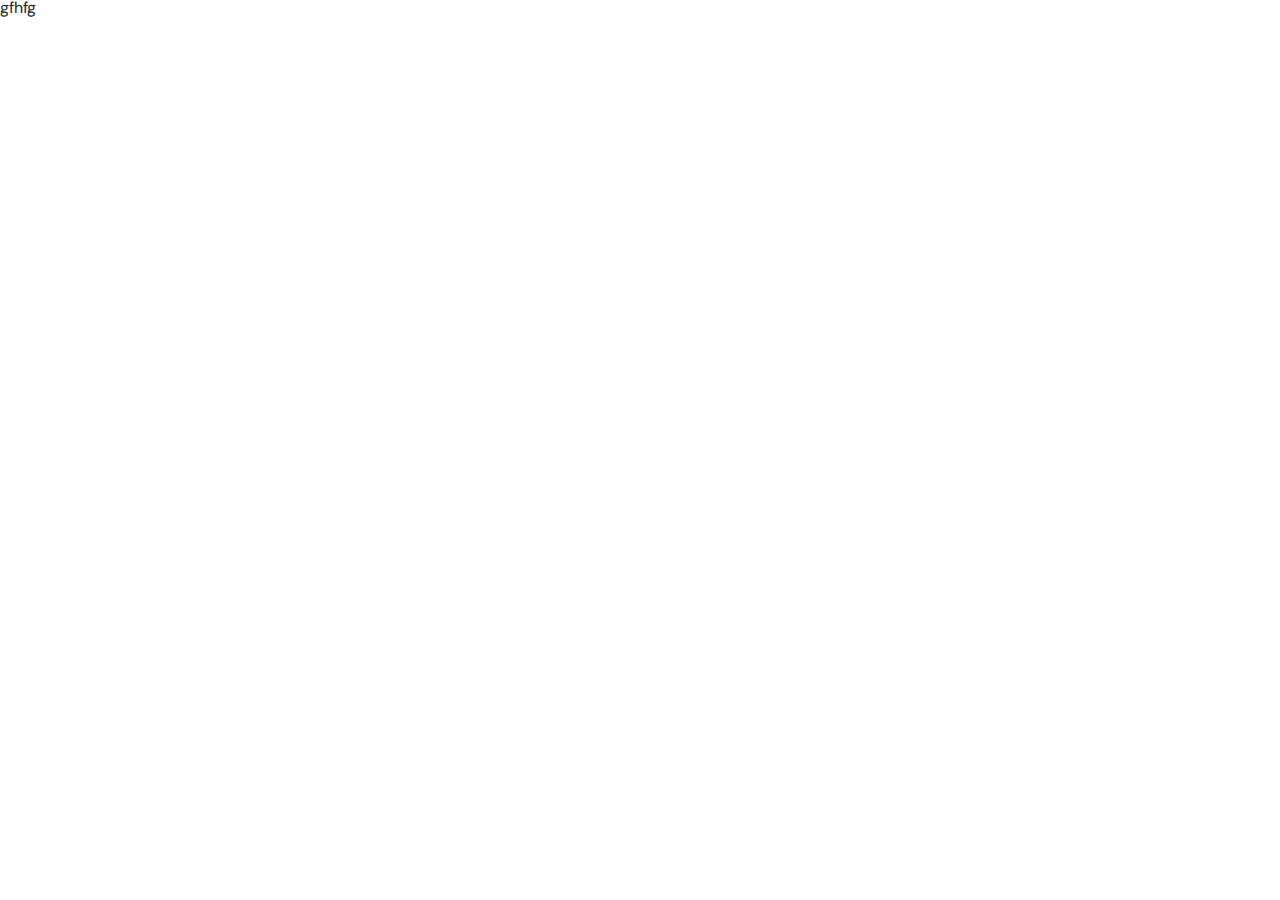
==== index.html @ 02bbd28b "Add basic styles" ====
<!DOCTYPE html>
<html lang="en">
<head>
    <meta charset="UTF-8">
    <meta http-equiv="X-UA-Compatible" content="IE=edge">
    <meta name="viewport" content="width=device-width, initial-scale=1.0">
    <link rel="preconnect" href="https://fonts.googleapis.com">
    <link rel="preconnect" href="https://fonts.gstatic.com" crossorigin>
    <link href="https://fonts.googleapis.com/css2?family=DM+Sans:wght@400;700&display=swap" rel="stylesheet">
    <link rel="stylesheet" href="css/index.css">
    <title>Castaway</title>
</head>
<body>
    <div class="wrapper">
        gfhfg
    </div>
</body>
<script>
    function includeHTML() {
      var z, i, elmnt, file, xhttp;
      /* Loop through a collection of all HTML elements: */
      z = document.getElementsByTagName("*");
      for (i = 0; i < z.length; i++) {
        elmnt = z[i];
        /*search for elements with a certain atrribute:*/
        file = elmnt.getAttribute("include-html");
        if (file) {
          /* Make an HTTP request using the attribute value as the file name: */
          xhttp = new XMLHttpRequest();
          xhttp.onreadystatechange = function() {
            if (this.readyState == 4) {
              if (this.status == 200) {elmnt.innerHTML = this.responseText;}
              if (this.status == 404) {elmnt.innerHTML = "Page not found.";}
              /* Remove the attribute, and call this function once more: */
              elmnt.removeAttribute("include-html");
              includeHTML();
            }
          }
          xhttp.open("GET", file, true);
          xhttp.send();
          /* Exit the function: */
          return;
        }
      }
    }
    includeHTML();
    </script>
</html>
---- css/index.css ----
* {
	padding: 0px;
	margin: 0px;
	border: 0px;
    background: none;
    color: #222222;
    font-family: 'DM Sans', sans-serif;
}
*,
*:before,
*:after {
	-moz-box-sizing: border-box;
	-webkit-box-sizing: border-box;
	box-sizing: border-box;
}
:focus,
:active {
	outline: none;
}
a:focus,
a:active {
	outline: none;
}
aside,
nav,
footer,
header,
section {
	display: block;
}
html,
body {
    max-width: 1450px;
	height: 100%;
    margin: 0 auto;
}
body {
	line-height: 1;
	text-rendering: optimizeLegibility;
	-ms-text-size-adjust: 100%;
	-moz-text-size-adjust: 100%;
	-webkit-text-size-adjust: 100%;
}
input::-ms-clear {
	display: none;
}
button {
	cursor: pointer;
}
button::-moz-focus-inner {
	padding: 0;
	border: 0;
}
a,
a:visited {
	text-decoration: none;
}
a:hover {
	text-decoration: none;
}
ul li {
	list-style: none;
}
img {
	vertical-align: top;
}
h1,
h2,
h3,
h4,
h5,
h6 {
	font-weight: inherit;
	font-size: inherit;
}
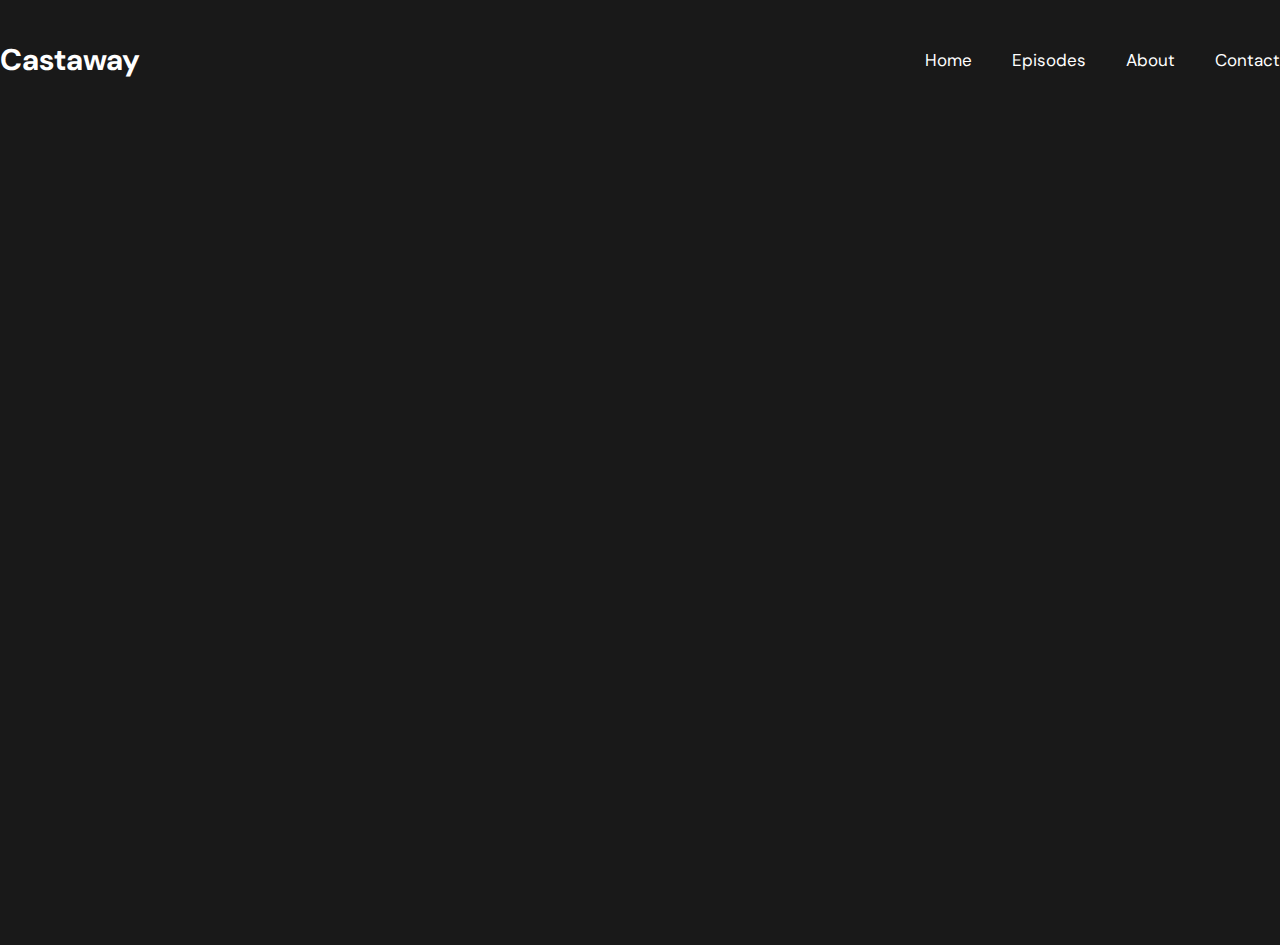
==== commit 4b7bee2e: "Added header section" ====
--- a/index.html
+++ b/index.html
@@ -8,11 +8,12 @@
     <link rel="preconnect" href="https://fonts.gstatic.com" crossorigin>
     <link href="https://fonts.googleapis.com/css2?family=DM+Sans:wght@400;700&display=swap" rel="stylesheet">
     <link rel="stylesheet" href="css/index.css">
+    <link rel="stylesheet" href="css/header.css">
     <title>Castaway</title>
 </head>
 <body>
     <div class="wrapper">
-        gfhfg
+       <header class="header" include-html="./html/header.html"></header>
     </div>
 </body>
 <script>
--- a/css/index.css
+++ b/css/index.css
@@ -40,6 +40,7 @@
 	-ms-text-size-adjust: 100%;
 	-moz-text-size-adjust: 100%;
 	-webkit-text-size-adjust: 100%;
+    background-color: #191919;
 }
 input::-ms-clear {
 	display: none;
@@ -54,12 +55,14 @@
 a,
 a:visited {
 	text-decoration: none;
+    color: #ffffff;
 }
 a:hover {
 	text-decoration: none;
 }
 ul li {
 	list-style: none;
+    color: #ffffff;
 }
 img {
 	vertical-align: top;
@@ -72,4 +75,9 @@
 h6 {
 	font-weight: inherit;
 	font-size: inherit;
+    color: #ffffff;
+}
+p,
+span {
+    color: #ffffff;
 }--- a/css/header.css
+++ b/css/header.css
@@ -0,0 +1,26 @@
+.header {
+    display: flex;
+    justify-content: space-between;
+    margin-top: 45px;
+    align-items: center;
+}
+
+.header-logo {
+    font-weight: 700;
+    font-size: 30px;
+}
+
+.header-nav {
+    display: flex;
+    font-size: 17px;
+    line-height: 27px;
+}
+
+.header-nav p {
+    margin-left: 40px;
+}
+
+.header-nav a:hover {
+    color: #118DA8;
+    transition: .2s;
+}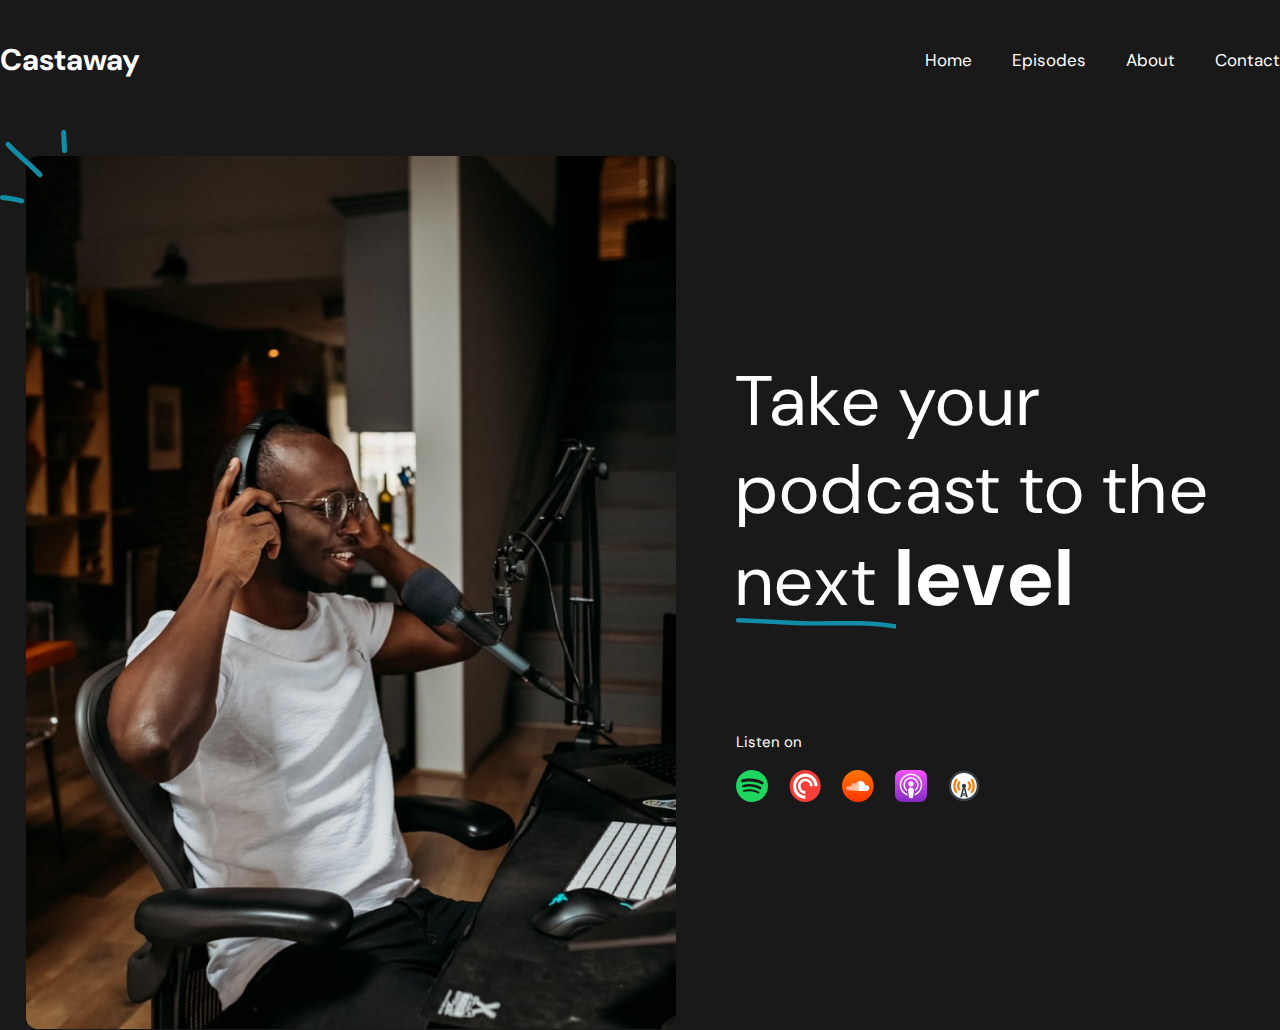
==== commit 97f83095: "Added improve section" ====
--- a/index.html
+++ b/index.html
@@ -9,11 +9,13 @@
     <link href="https://fonts.googleapis.com/css2?family=DM+Sans:wght@400;700&display=swap" rel="stylesheet">
     <link rel="stylesheet" href="css/index.css">
     <link rel="stylesheet" href="css/header.css">
+    <link rel="stylesheet" href="css/improve.css">
     <title>Castaway</title>
 </head>
 <body>
     <div class="wrapper">
        <header class="header" include-html="./html/header.html"></header>
+       <div class="improve" include-html="./html/improve.html"></div>
     </div>
 </body>
 <script>
--- a/css/improve.css
+++ b/css/improve.css
@@ -0,0 +1,41 @@
+.improve {
+    margin-top: 55px;
+}
+
+.improve-container {
+    display: flex;
+    align-items: center;
+}
+
+.improve-container-content h1 {
+    font-size: 70px;
+    line-height: 88px;
+    letter-spacing: 3.2px;
+}
+
+.improve-container-content span {
+    font-weight: 700;
+    font-size: 80px;
+    line-height: 88px;
+    letter-spacing: 3.2px;
+}
+
+.improve-container-content {
+    width: 600px;
+    margin-left: 60px;
+}
+
+.improve-container-content-strip {
+    position: relative;
+    bottom: 90px;
+}
+
+.improve-container-content p {
+    margin-bottom: 16px;
+    font-size: 15px;
+    line-height: 24px;
+}
+
+.improve-container-content a {
+    margin-right: 17px;
+}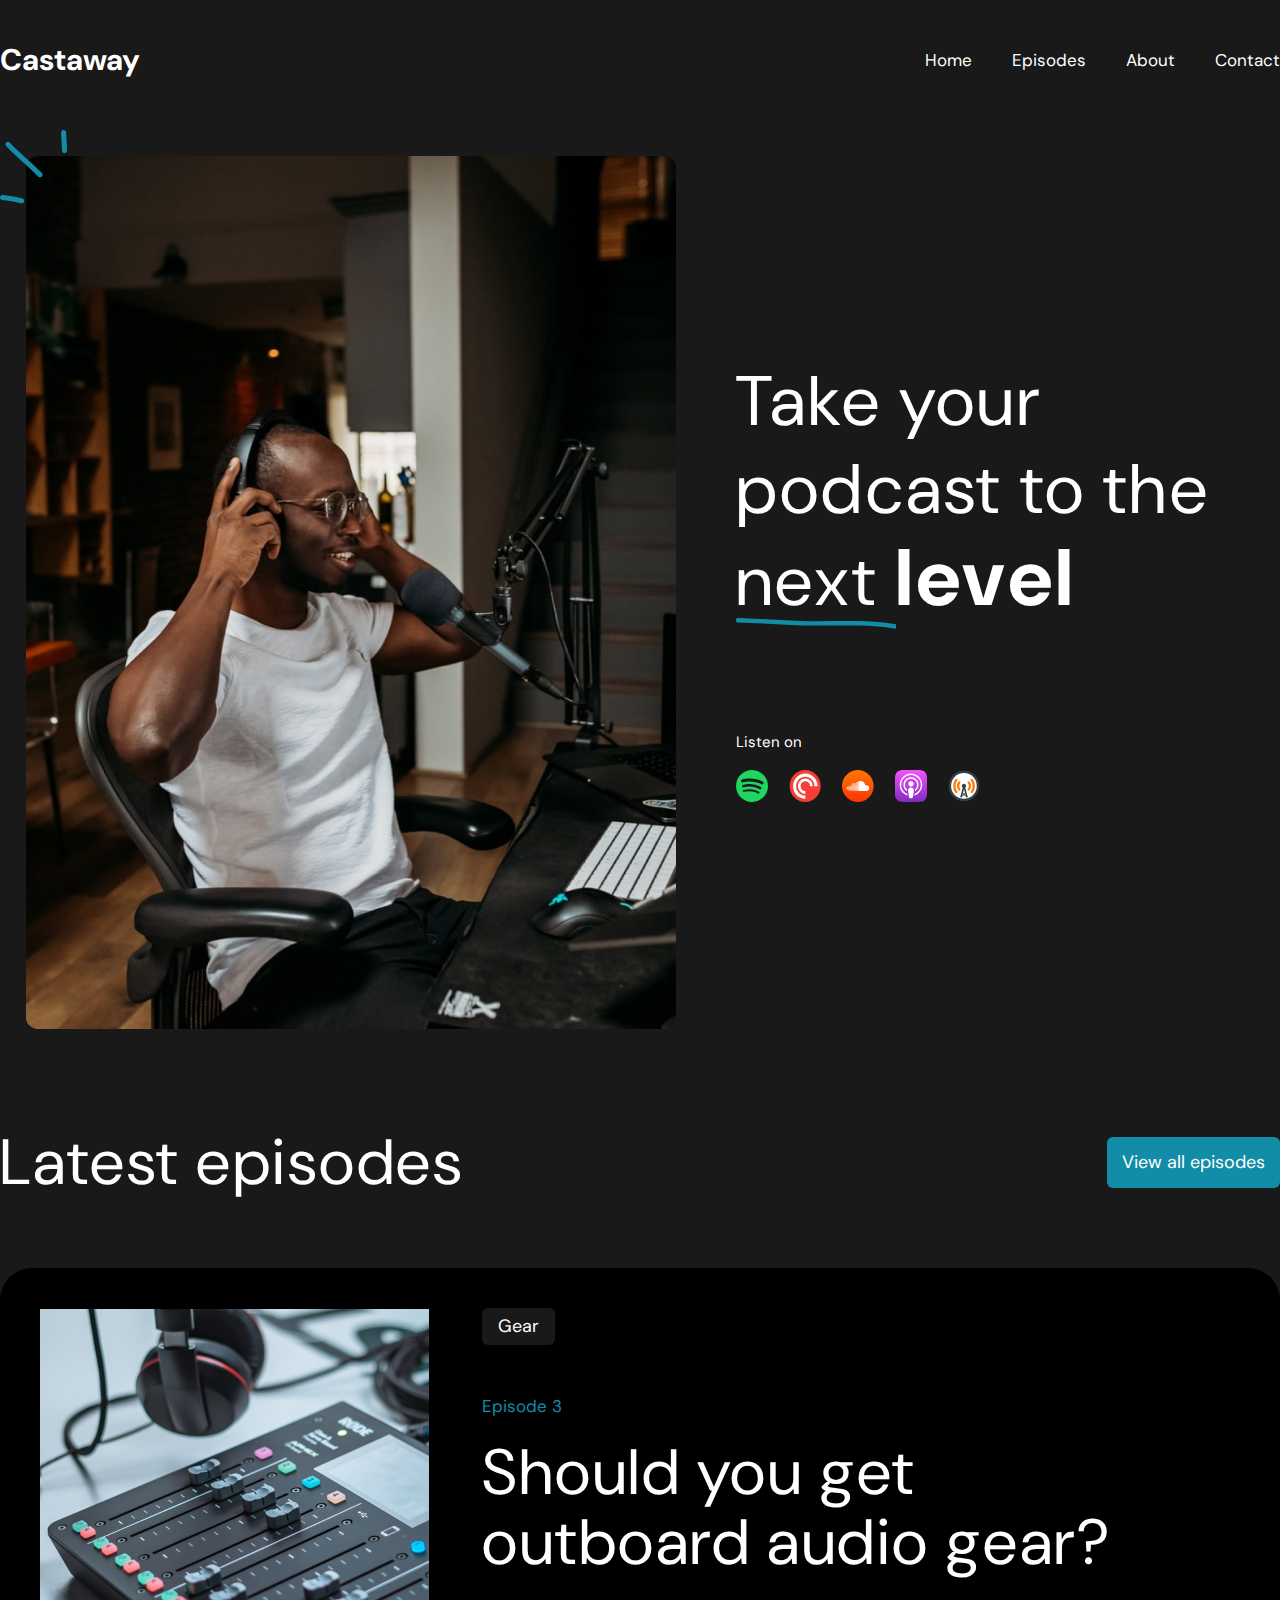
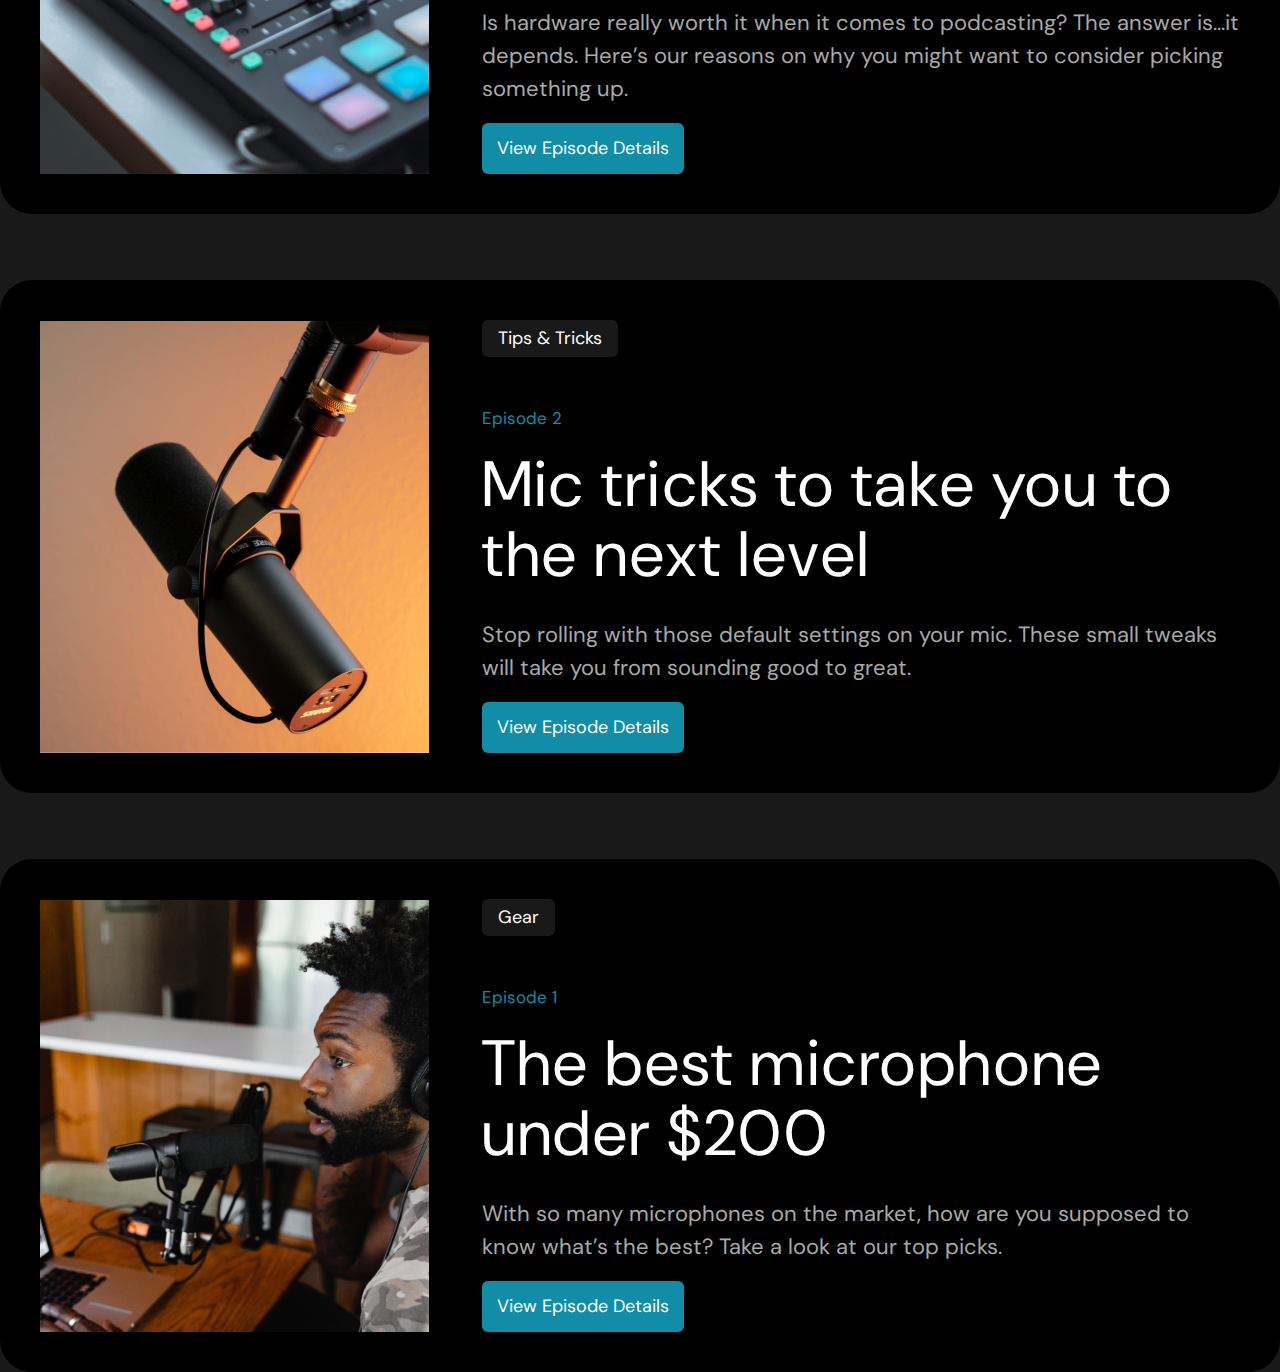
==== commit 3ffcf2e9: "Added news section" ====
--- a/index.html
+++ b/index.html
@@ -10,12 +10,14 @@
     <link rel="stylesheet" href="css/index.css">
     <link rel="stylesheet" href="css/header.css">
     <link rel="stylesheet" href="css/improve.css">
+    <link rel="stylesheet" href="css/news.css">
     <title>Castaway</title>
 </head>
 <body>
     <div class="wrapper">
        <header class="header" include-html="./html/header.html"></header>
        <div class="improve" include-html="./html/improve.html"></div>
+       <div class="news" include-html="./html/news.html"></div>
     </div>
 </body>
 <script>
--- a/css/index.css
+++ b/css/index.css
@@ -47,6 +47,7 @@
 }
 button {
 	cursor: pointer;
+    color: #ffffff;
 }
 button::-moz-focus-inner {
 	padding: 0;
--- a/css/news.css
+++ b/css/news.css
@@ -0,0 +1,170 @@
+.news {
+
+}
+
+.hat-news {
+    margin-top: 93px;
+    display: flex;
+    justify-content: space-between;
+    align-items: center;
+}
+
+.hat-news h2 {
+    font-size: 64px;
+    line-height: 79px;
+    letter-spacing: 2.88px;
+}
+
+.hat-news button {
+    padding: 12px 15px;
+    background: #118DA8;
+    border-radius: 6px;
+    font-size: 18px;
+    line-height: 27px;
+}
+
+.audio-gear {
+    margin-top: 66px;
+    display: flex;
+    align-items: center;
+    background: #000000;
+    border-radius: 32px;
+    padding: 40px;
+}
+
+.audio-gear h2 {
+    margin-top: 18px;
+    width: 701px;
+    font-size: 64px;
+    line-height: 70px;
+    letter-spacing: 2.56px;
+}
+
+.audio-gear p {
+    margin-top: 28px;
+    width: 757px;
+    font-size: 22px;
+    line-height: 33px;
+    color: darkgrey;
+}
+
+.audio-gear button {
+    margin-top: 18px;
+    padding: 12px 15px;
+    background: #118DA8;
+    border-radius: 6px;
+    font-size: 18px;
+    line-height: 27px;
+}
+
+.episode {
+    font-size: 17px;
+    line-height: 27px;
+    color: #118DA8;
+}
+
+.gear-tooltip {
+    min-width: 41px;
+    margin-bottom: 48px;
+    text-align: center;
+    max-width: 73px;
+    padding: 5px 0;
+    background: #191919;
+    border-radius: 6px;
+    font-size: 18px;
+    line-height: 27px;
+    color: #ffffff;
+}
+
+.audio-gear img {
+    margin-right: 53px;
+}
+
+.mic {
+    margin-top: 66px;
+    display: flex;
+    align-items: center;
+    background: #000000;
+    border-radius: 32px;
+    padding: 40px;
+}
+
+.mic h2 {
+    margin-top: 18px;
+    width: 701px;
+    font-size: 64px;
+    line-height: 70px;
+    letter-spacing: 2.56px;
+}
+
+.mic p {
+    margin-top: 28px;
+    width: 757px;
+    font-size: 22px;
+    line-height: 33px;
+    color: darkgrey;
+}
+
+.mic button {
+    margin-top: 18px;
+    padding: 12px 15px;
+    background: #118DA8;
+    border-radius: 6px;
+    font-size: 18px;
+    line-height: 27px;
+}
+
+.mic-tooltip {
+    min-width: 104px;
+    margin-bottom: 48px;
+    text-align: center;
+    max-width: 136px;
+    padding: 5px 0;
+    background: #191919;
+    border-radius: 6px;
+    font-size: 18px;
+    line-height: 27px;
+    color: #ffffff;
+}
+
+.mic img {
+    margin-right: 53px;
+}
+
+.price {
+    margin-top: 66px;
+    display: flex;
+    align-items: center;
+    background: #000000;
+    border-radius: 32px;
+    padding: 40px;
+}
+
+.price h2 {
+    margin-top: 18px;
+    width: 701px;
+    font-size: 64px;
+    line-height: 70px;
+    letter-spacing: 2.56px;
+}
+
+.price p {
+    margin-top: 28px;
+    width: 757px;
+    font-size: 22px;
+    line-height: 33px;
+    color: darkgrey;
+}
+
+.price button {
+    margin-top: 18px;
+    padding: 12px 15px;
+    background: #118DA8;
+    border-radius: 6px;
+    font-size: 18px;
+    line-height: 27px;
+}
+
+.price img {
+    margin-right: 53px;
+}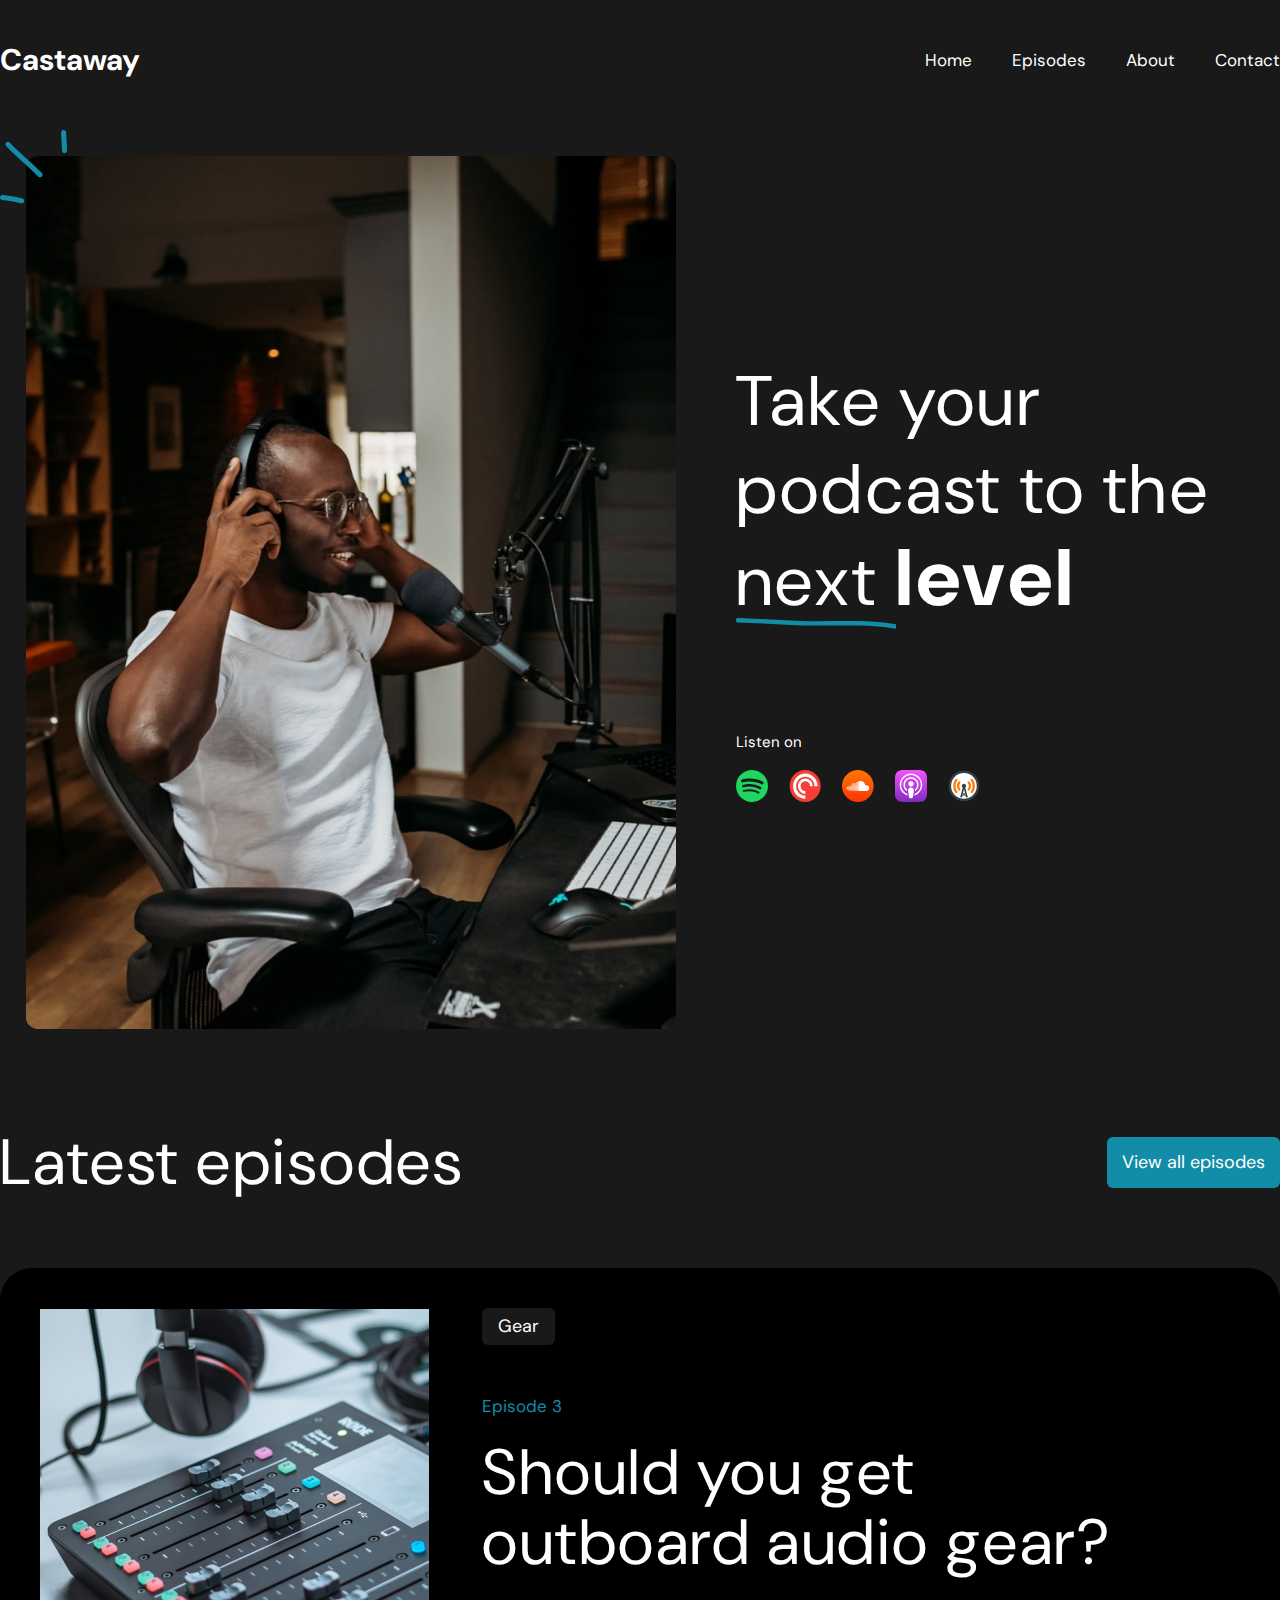
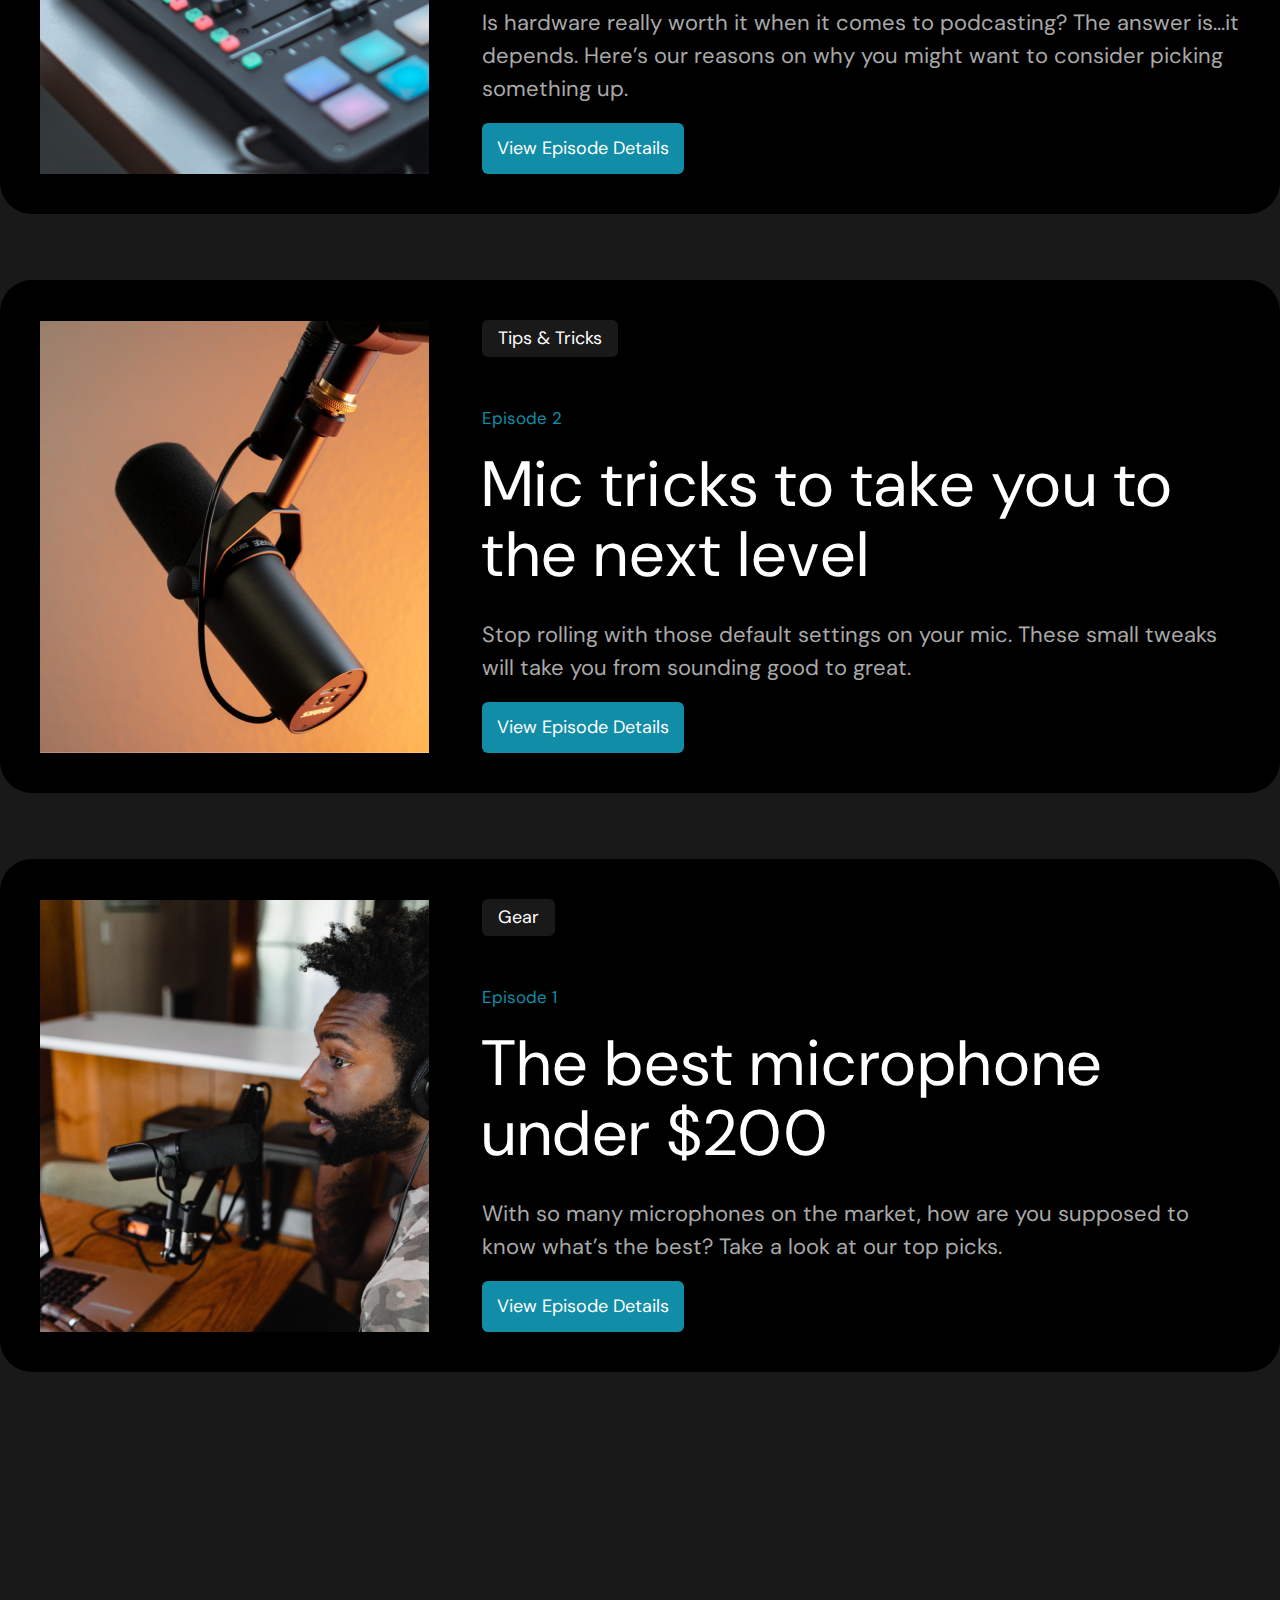
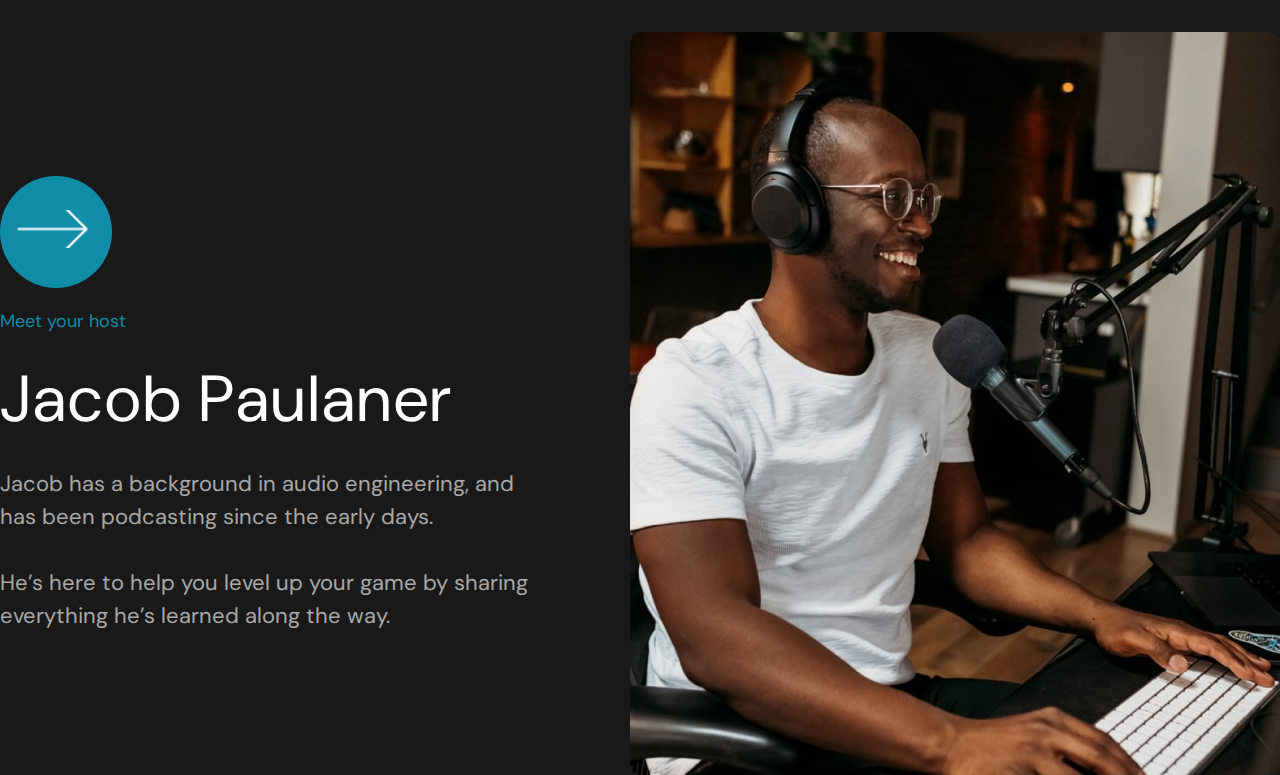
==== commit 5bd5b9dc: "Added help section" ====
--- a/index.html
+++ b/index.html
@@ -11,6 +11,7 @@
     <link rel="stylesheet" href="css/header.css">
     <link rel="stylesheet" href="css/improve.css">
     <link rel="stylesheet" href="css/news.css">
+    <link rel="stylesheet" href="css/help.css">
     <title>Castaway</title>
 </head>
 <body>
@@ -18,6 +19,7 @@
        <header class="header" include-html="./html/header.html"></header>
        <div class="improve" include-html="./html/improve.html"></div>
        <div class="news" include-html="./html/news.html"></div>
+       <div class="help" include-html="./html/help.html"></div>
     </div>
 </body>
 <script>
--- a/css/news.css
+++ b/css/news.css
@@ -1,7 +1,3 @@
-.news {
-
-}
-
 .hat-news {
     margin-top: 93px;
     display: flex;
--- a/css/help.css
+++ b/css/help.css
@@ -0,0 +1,52 @@
+.help-container {
+    margin-top: 260px;
+    display: flex;
+    align-items: center;
+}
+
+.help-content {
+    margin-right: 94px;
+}
+
+.arrow {
+    width: 112px;
+    padding: 34px 24px 40px 17px;
+    background: #118DA8;
+    border-radius: 400px;   
+}
+
+.help-image img {
+    border-radius: 12px;
+}
+
+.host {
+    margin-top: 20px;
+}
+
+.host span {
+    font-size: 18px;
+    line-height: 27px;
+    color: #118DA8; 
+}
+
+.name h2 {
+    margin-top: 25px;
+    font-size: 65px;
+    line-height: 79px;
+    letter-spacing: 2.88px;
+    color: #FFFFFF;
+}
+
+.aid p {
+    margin-top: 28px;
+    font-size: 22px;
+    line-height: 33px;
+    color: darkgrey;
+}
+
+.learned p {
+    margin-top: 33px;
+    font-size: 22px;
+    line-height: 33px;
+    color: darkgrey;
+}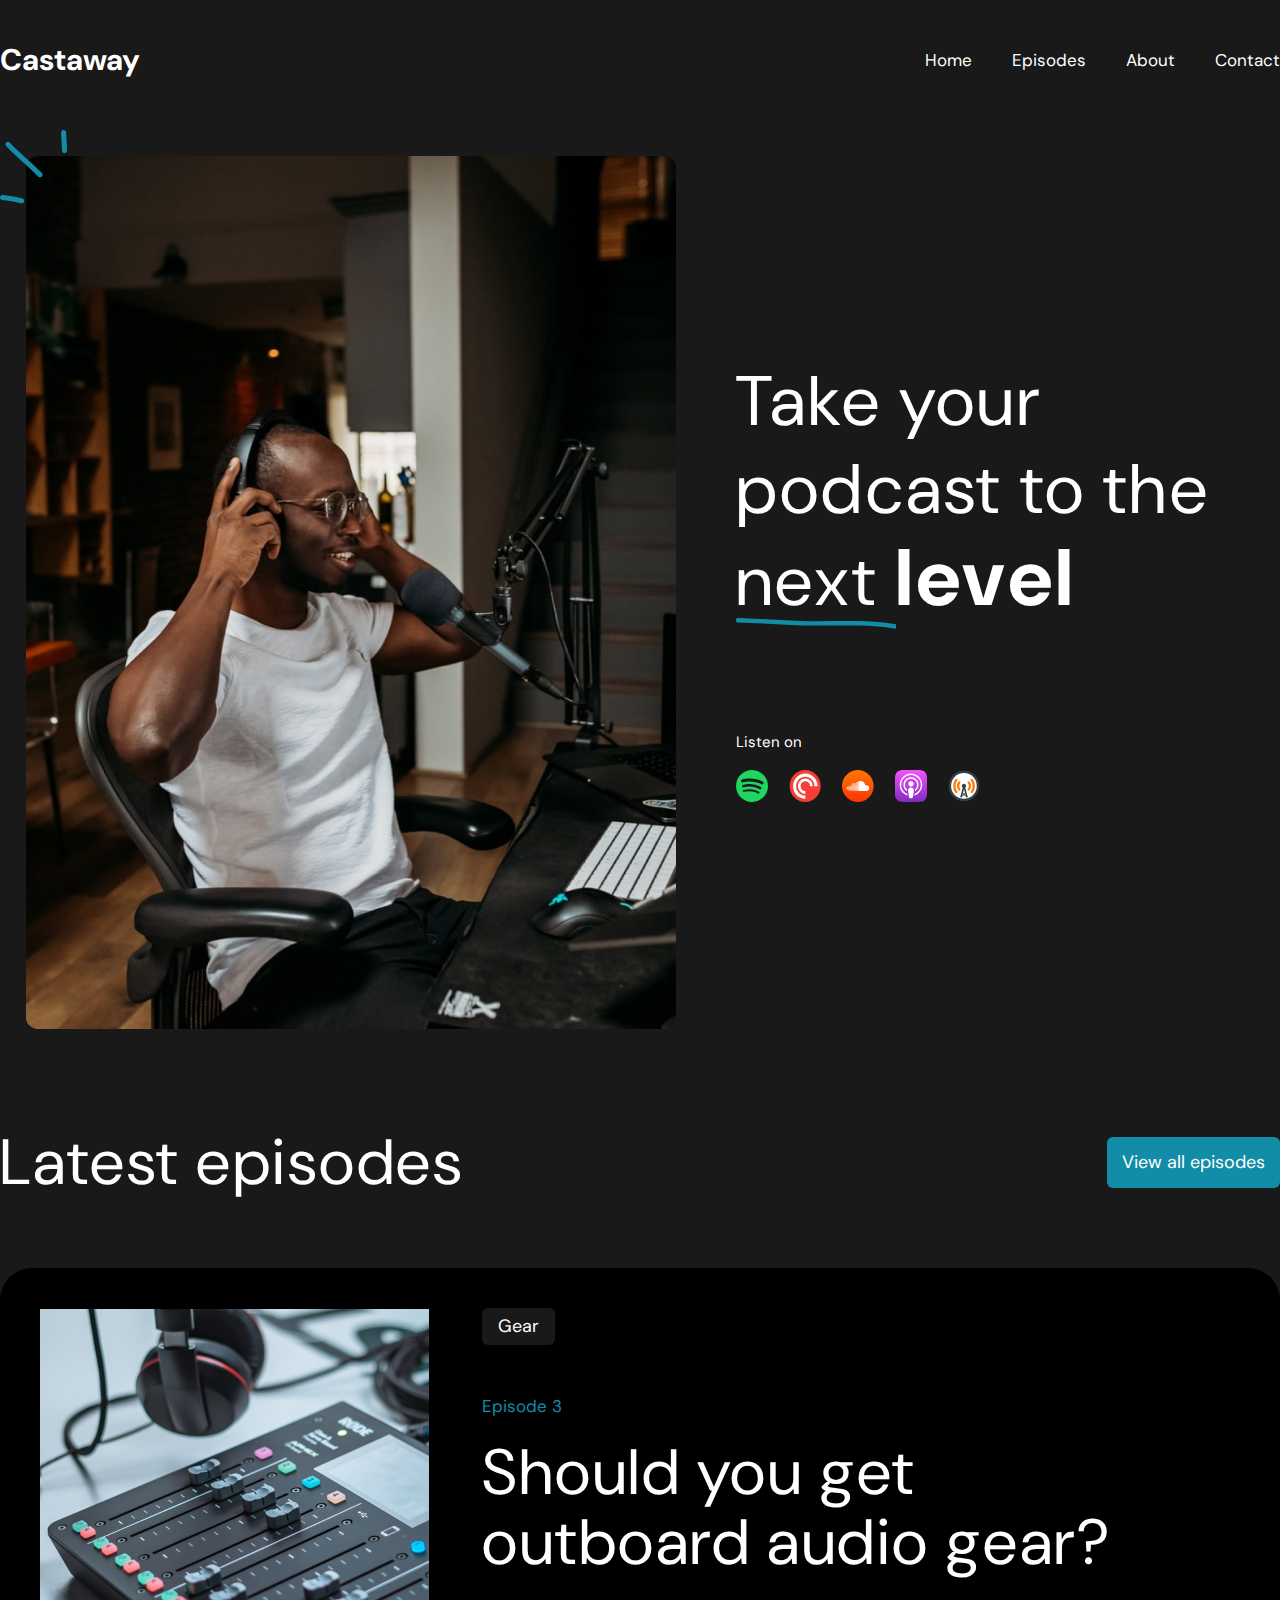
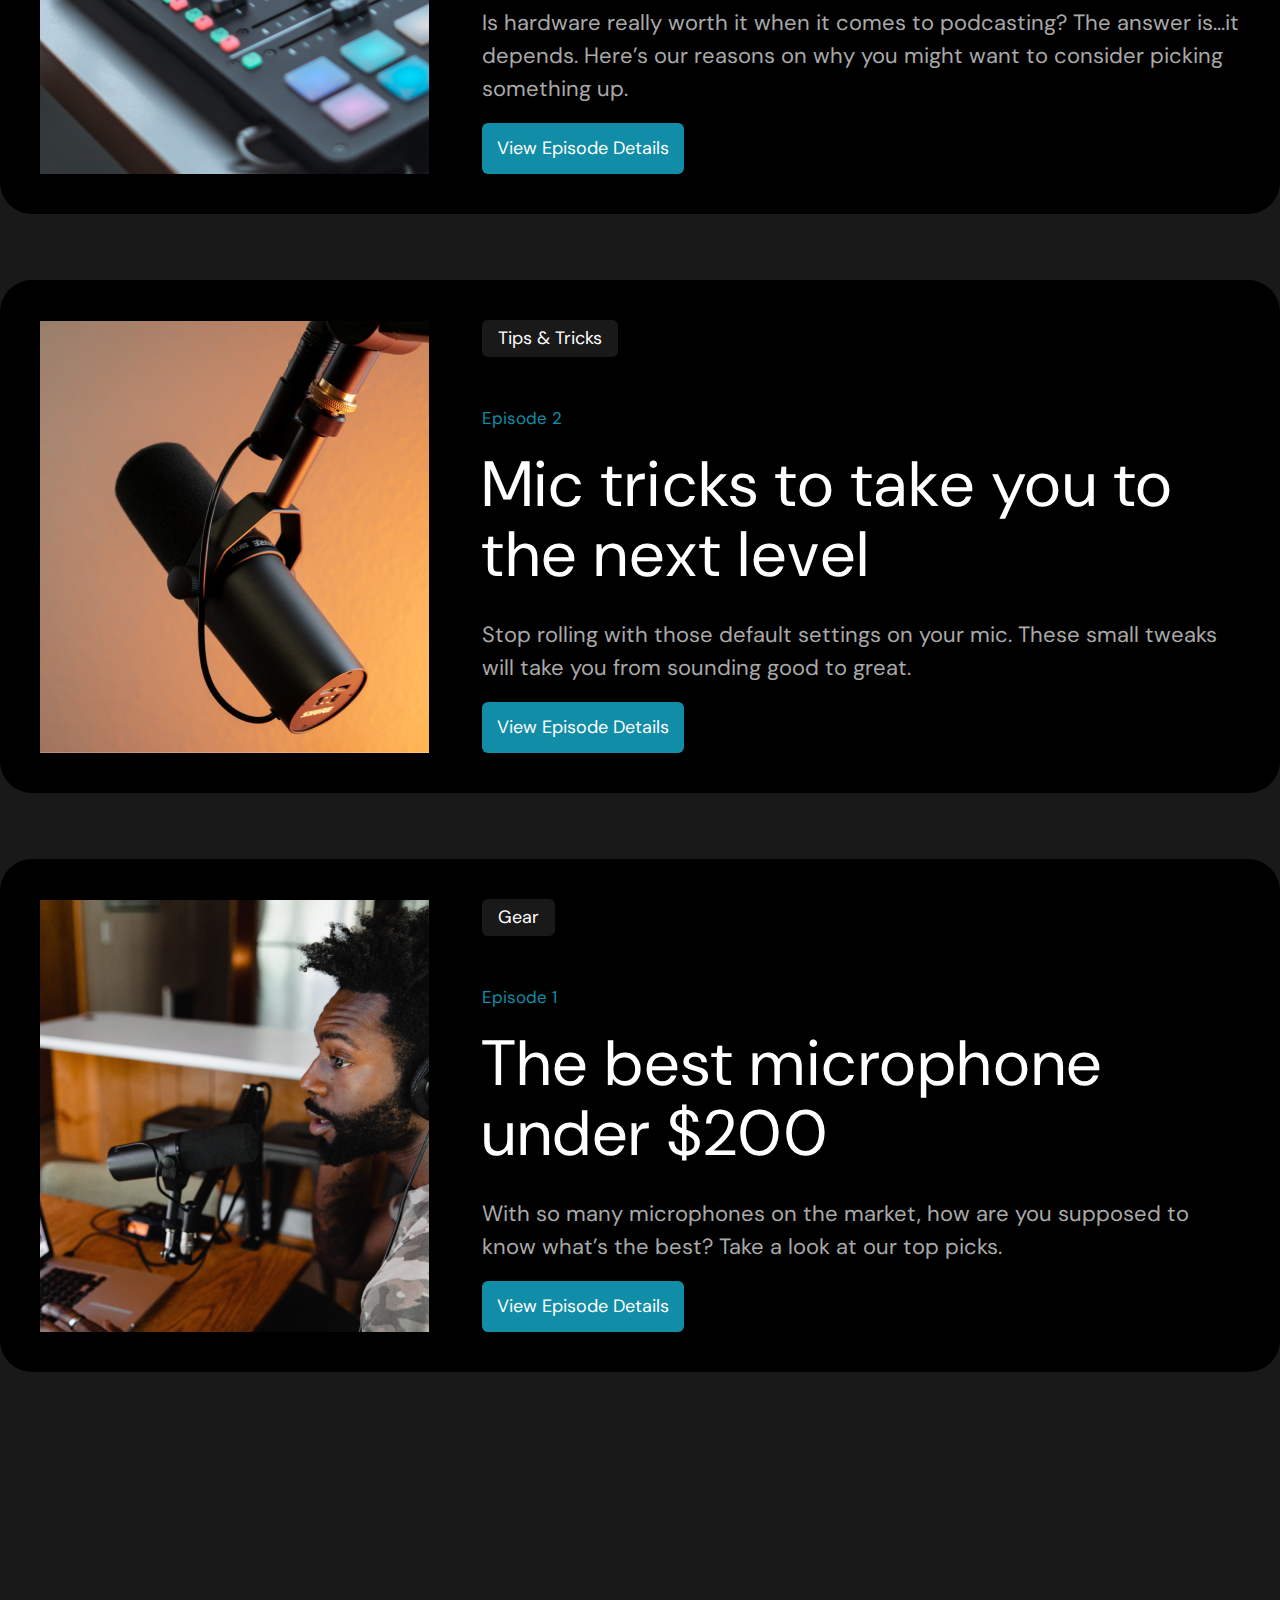
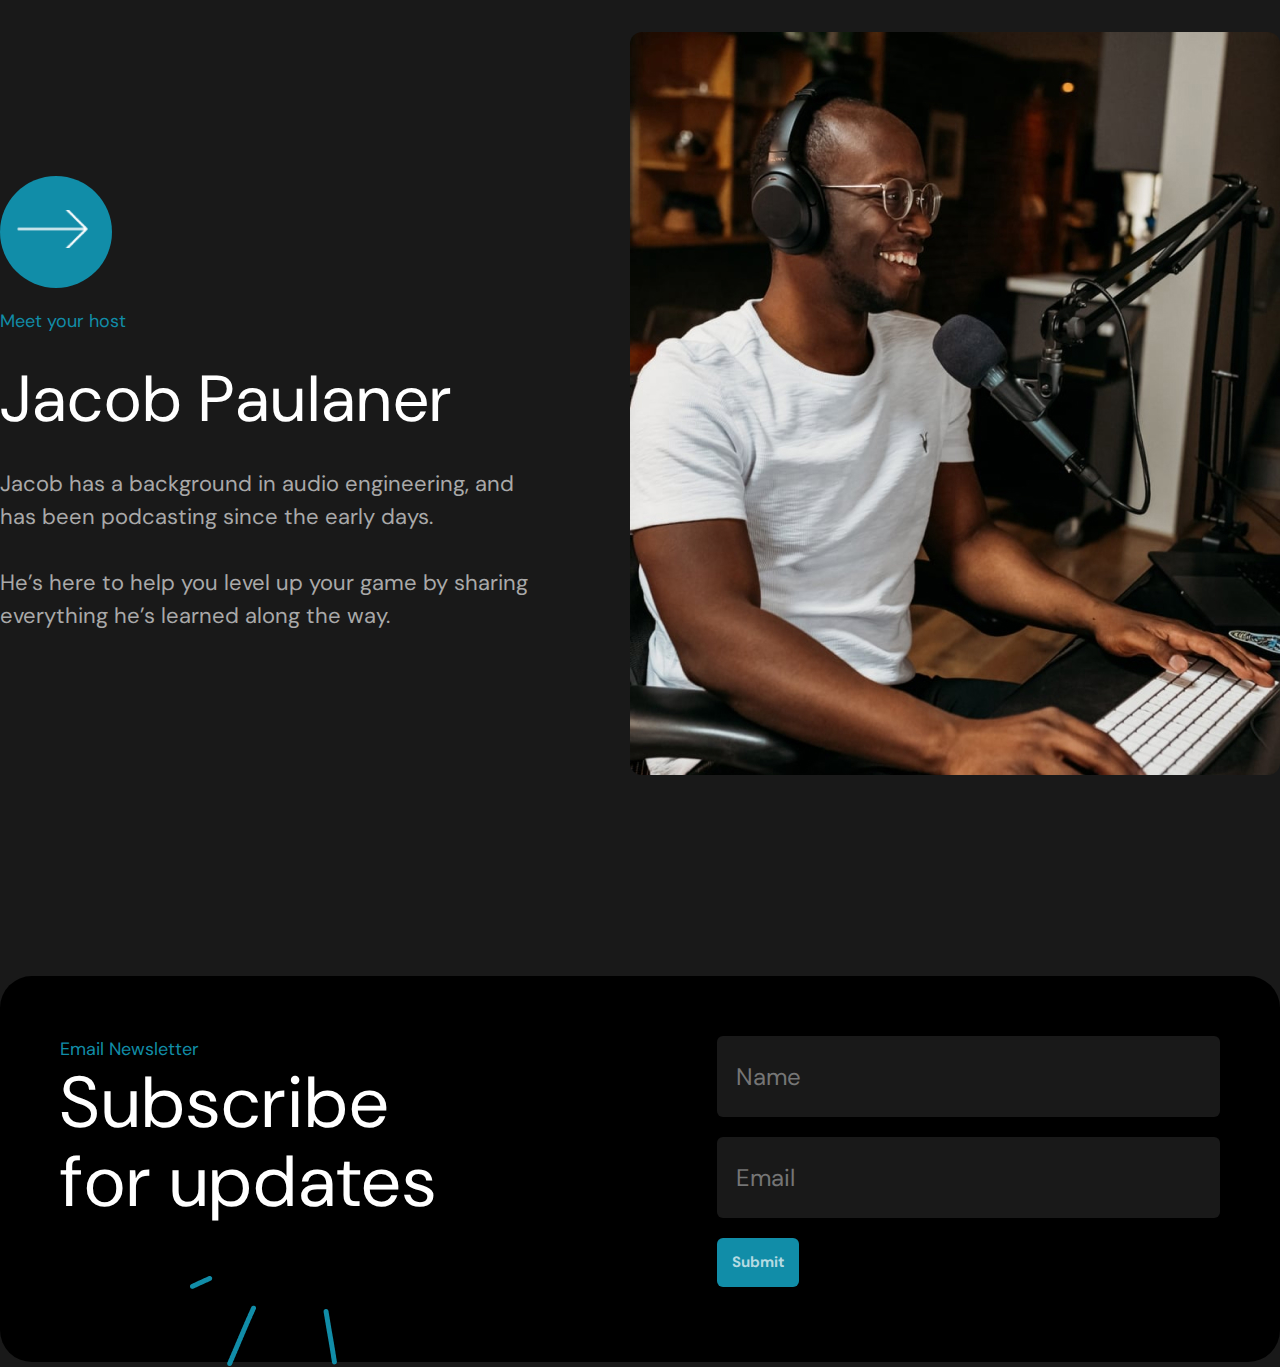
==== commit b12dc39c: "Added subscribe section" ====
--- a/index.html
+++ b/index.html
@@ -12,6 +12,7 @@
     <link rel="stylesheet" href="css/improve.css">
     <link rel="stylesheet" href="css/news.css">
     <link rel="stylesheet" href="css/help.css">
+    <link rel="stylesheet" href="css/subscribe.css">
     <title>Castaway</title>
 </head>
 <body>
@@ -20,6 +21,7 @@
        <div class="improve" include-html="./html/improve.html"></div>
        <div class="news" include-html="./html/news.html"></div>
        <div class="help" include-html="./html/help.html"></div>
+       <div class="subscribe" include-html="./html/subscribe.html"></div>
     </div>
 </body>
 <script>
--- a/css/subscribe.css
+++ b/css/subscribe.css
@@ -0,0 +1,54 @@
+.subscribe-container {
+    display: flex;
+    margin-top: 201px;
+    background: #000000;
+    border-radius: 32px;
+    padding: 60px 60px 75px 60px;
+    justify-content: space-between;
+}
+
+.subscribe-content span {
+    font-size: 18px;
+    line-height: 27px;
+    color: #118DA8;
+}
+
+.subscribe-content h2 {
+    width: 431px;
+    font-size: 72px;
+    line-height: 79px;
+    letter-spacing: 2.88px;
+}
+
+.subscribe-content img {
+    position: absolute;
+    margin-top: 55px;
+    left: 190px;
+}
+
+.subscribe-input {
+    display: flex;
+    flex-direction: column;
+}
+
+.subscribe-input input {
+    width: 503px;
+    font-size: 24px;
+    line-height: 29px;
+    background: #191919;
+    border-radius: 6px;
+    margin: 0 0 20px 0;
+    color: darkgray;
+    padding: 26px 19px;
+}
+
+.subscribe-input button {
+    padding: 10px 15px;
+    background: #118DA8;
+    border-radius: 6px;
+    font-weight: 700;
+    font-size: 15px;
+    line-height: 29px;
+    color: rgba(255, 255, 255, 0.7);
+    max-width: fit-content;
+}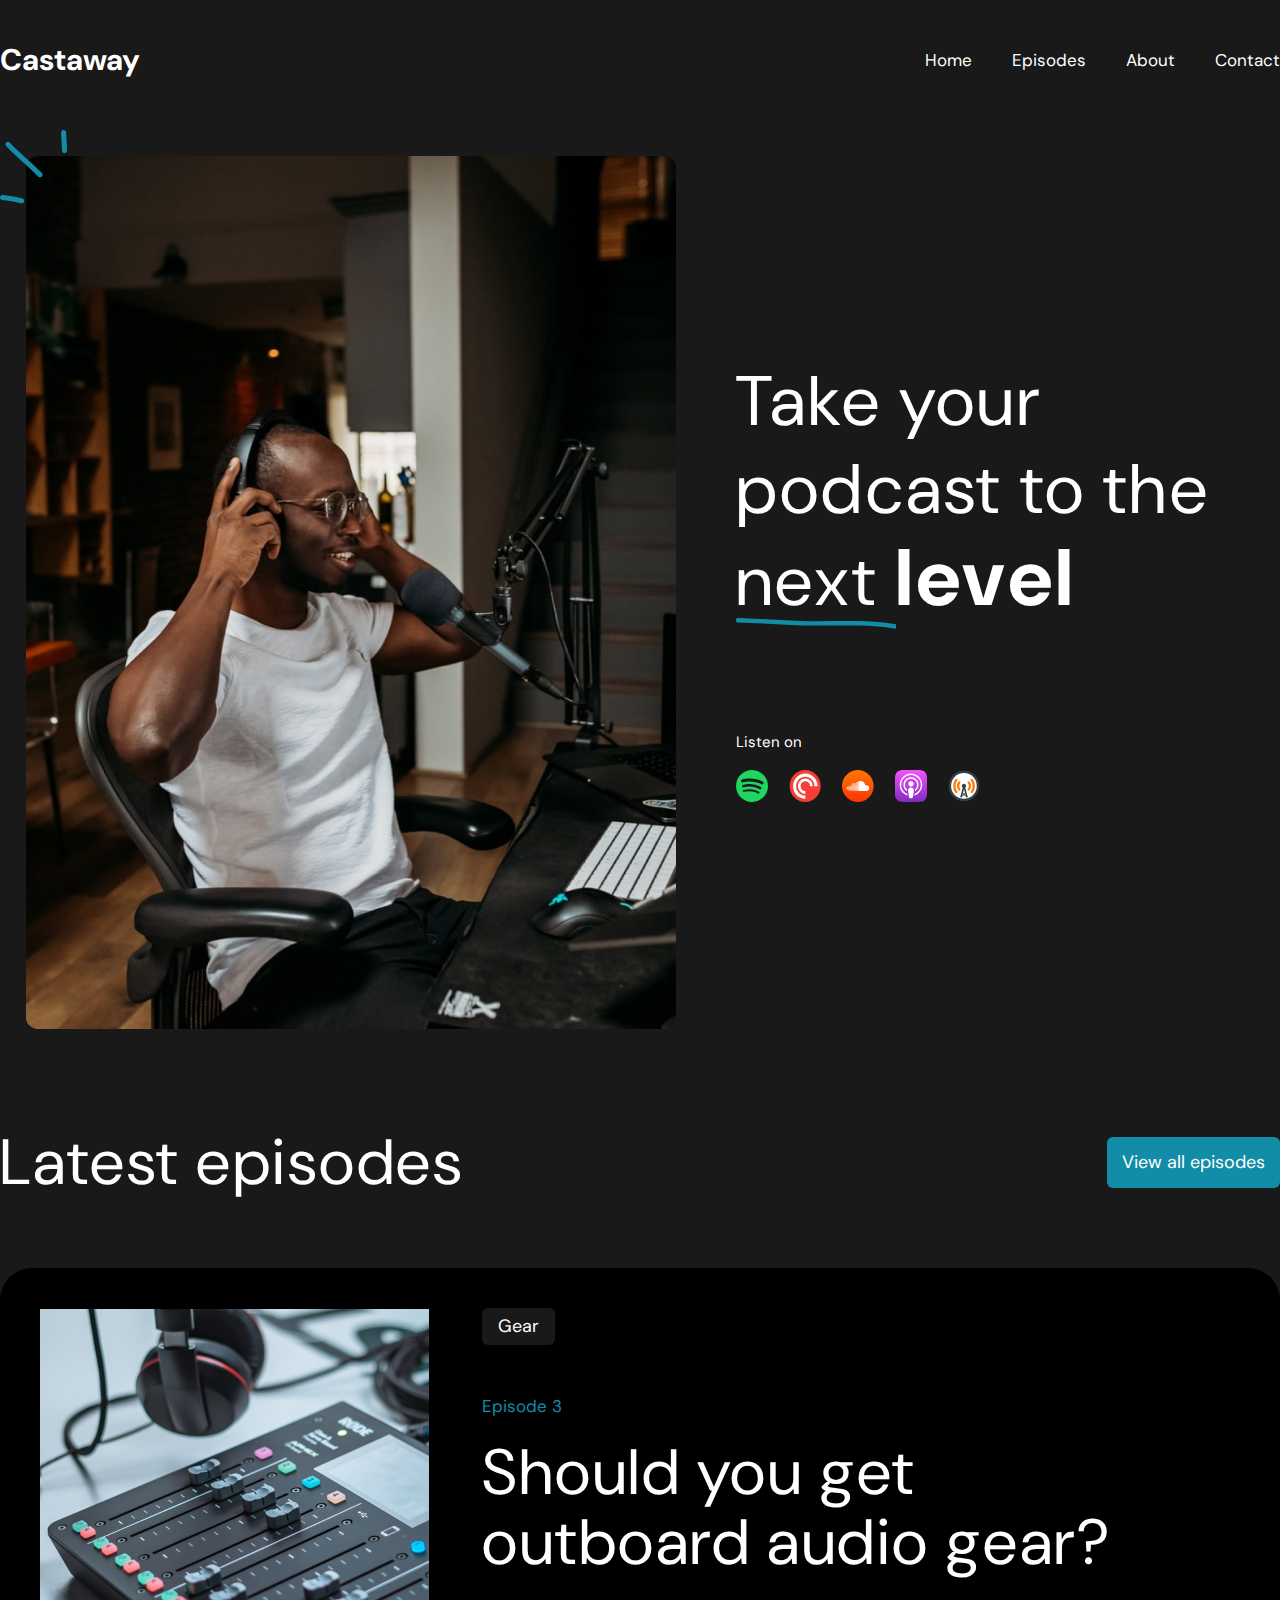
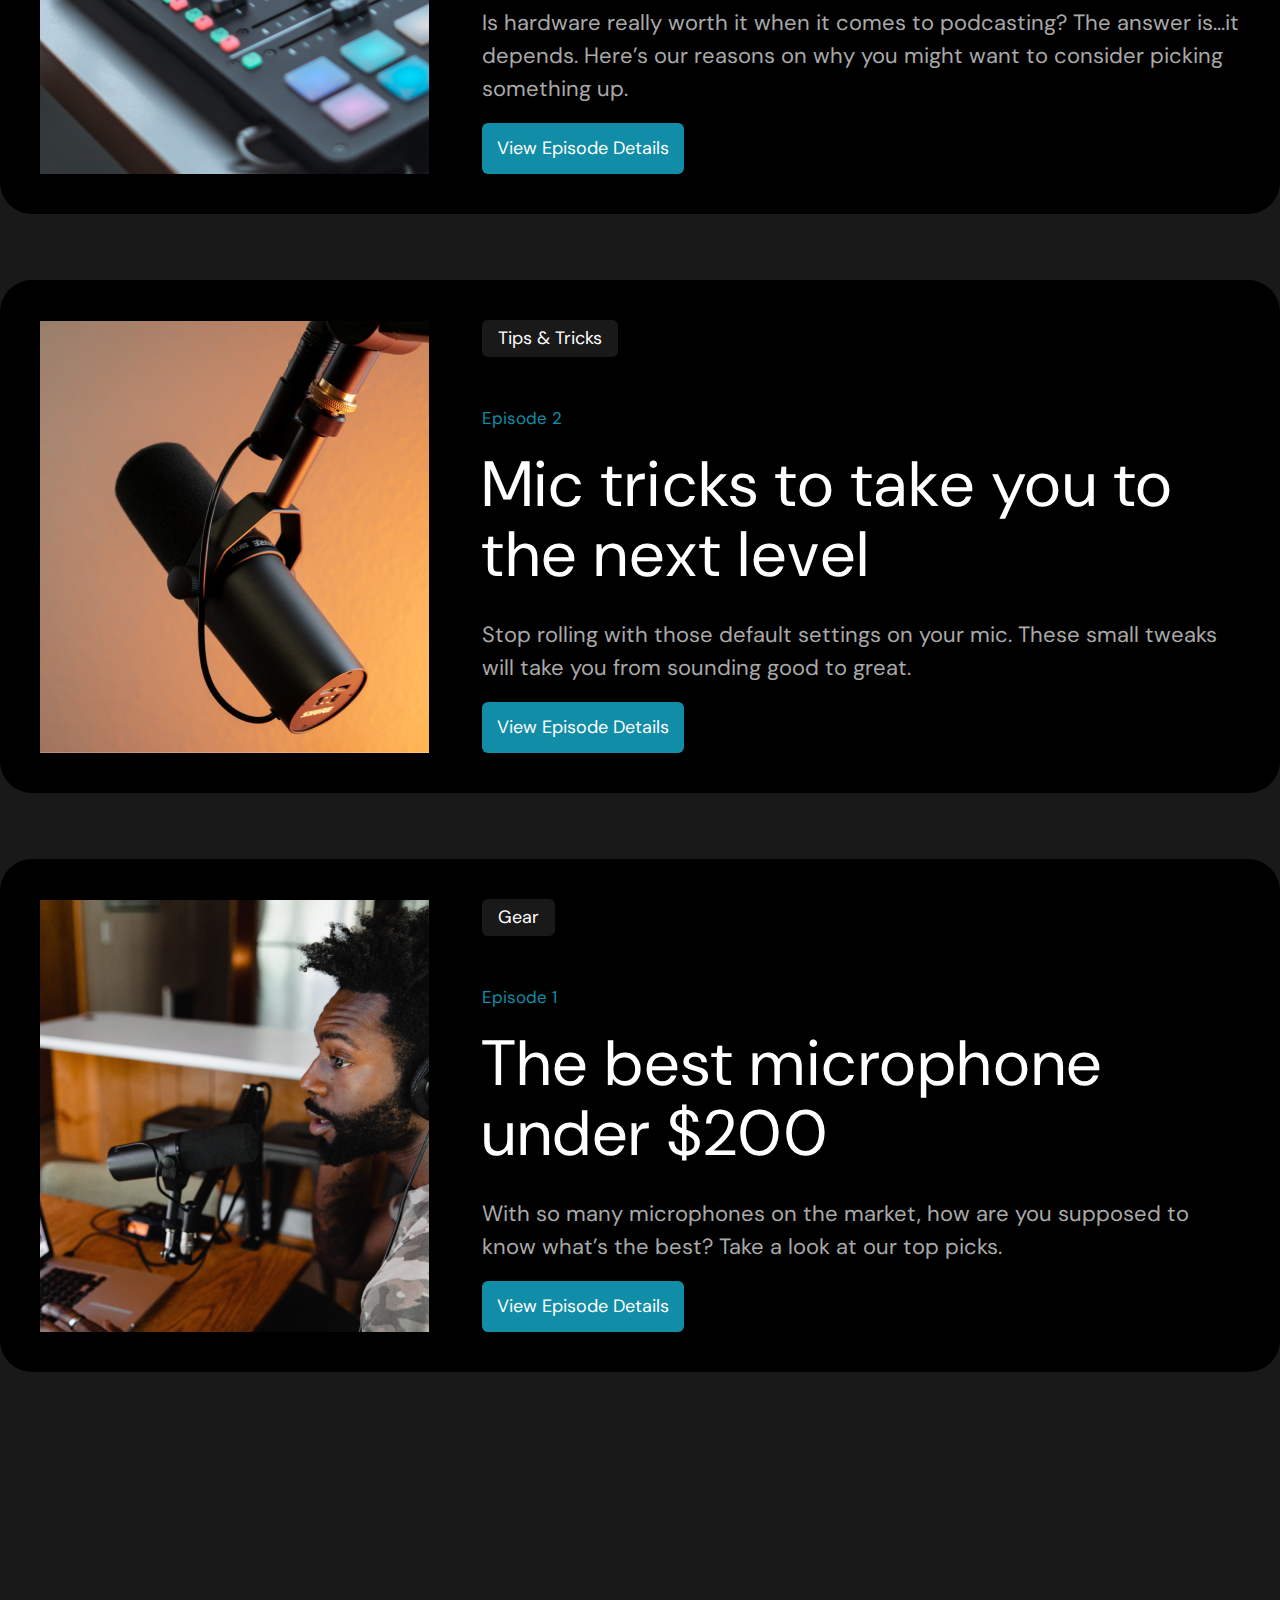
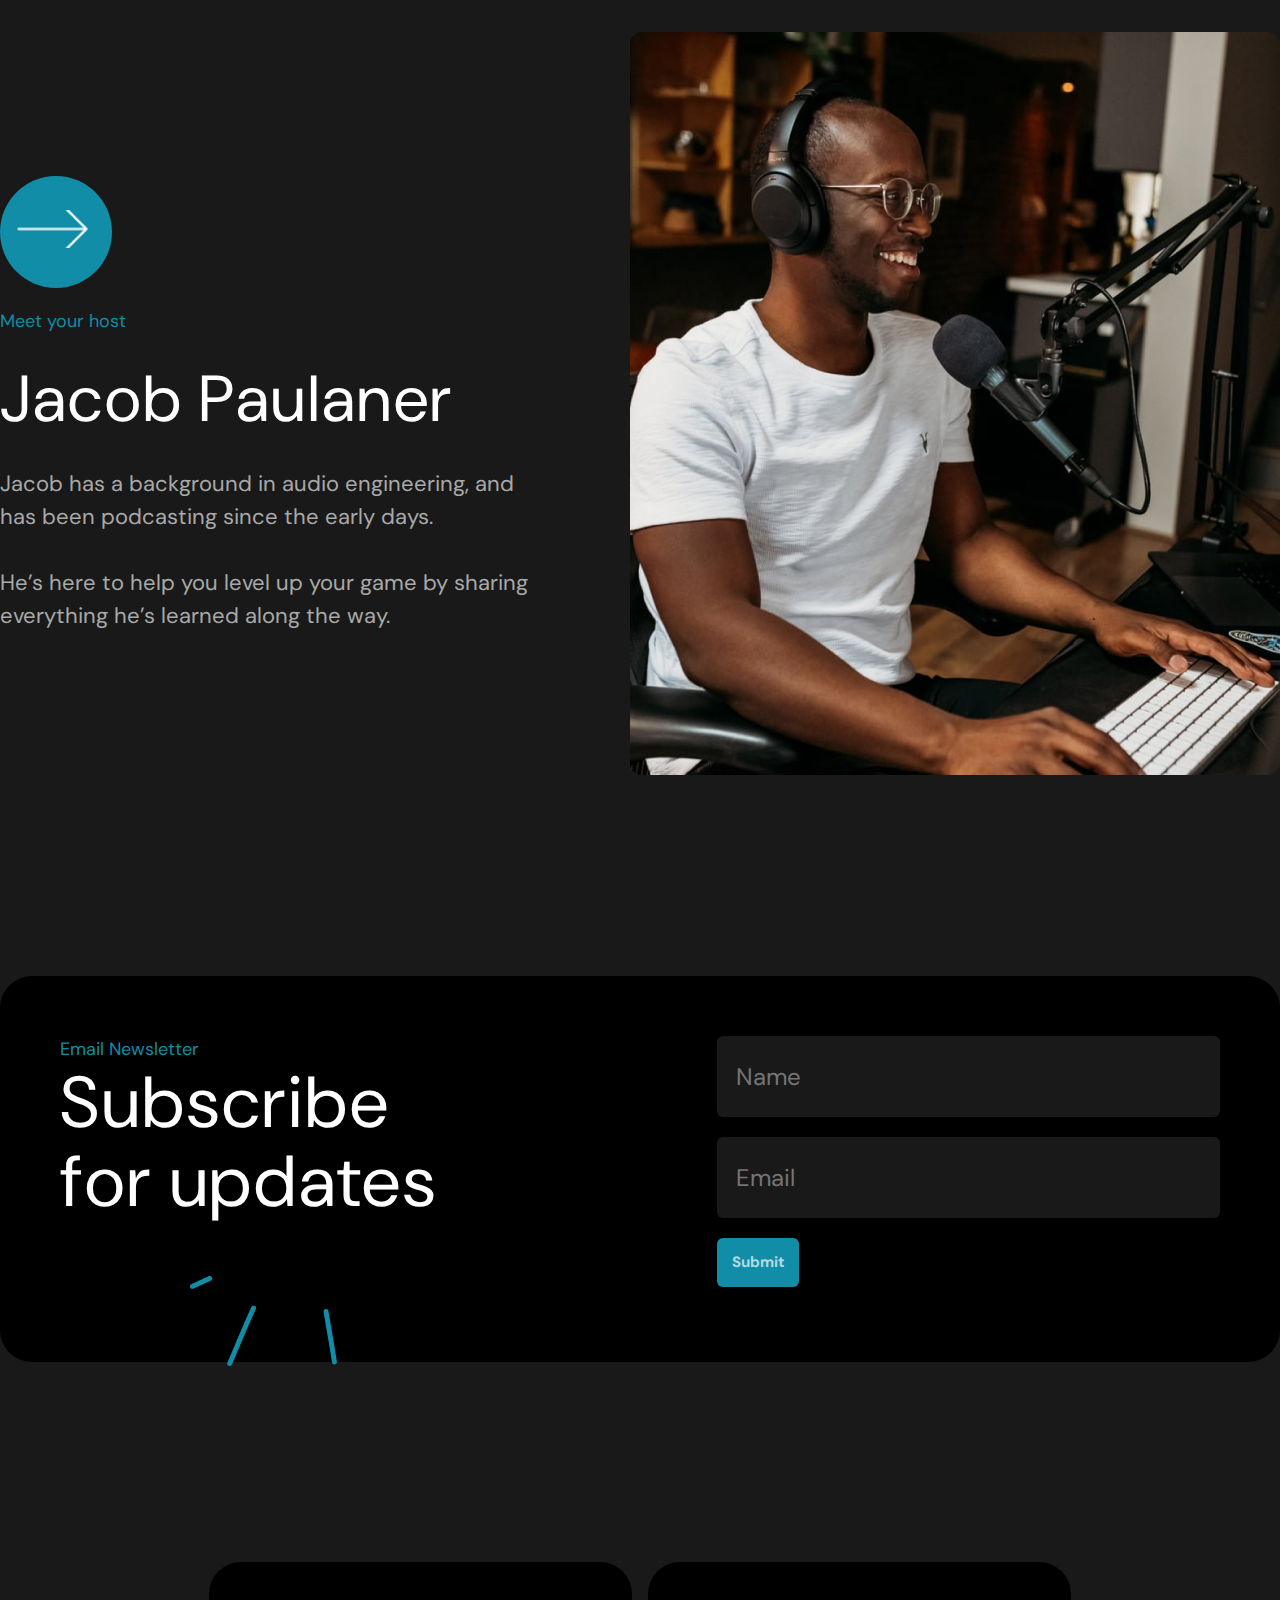
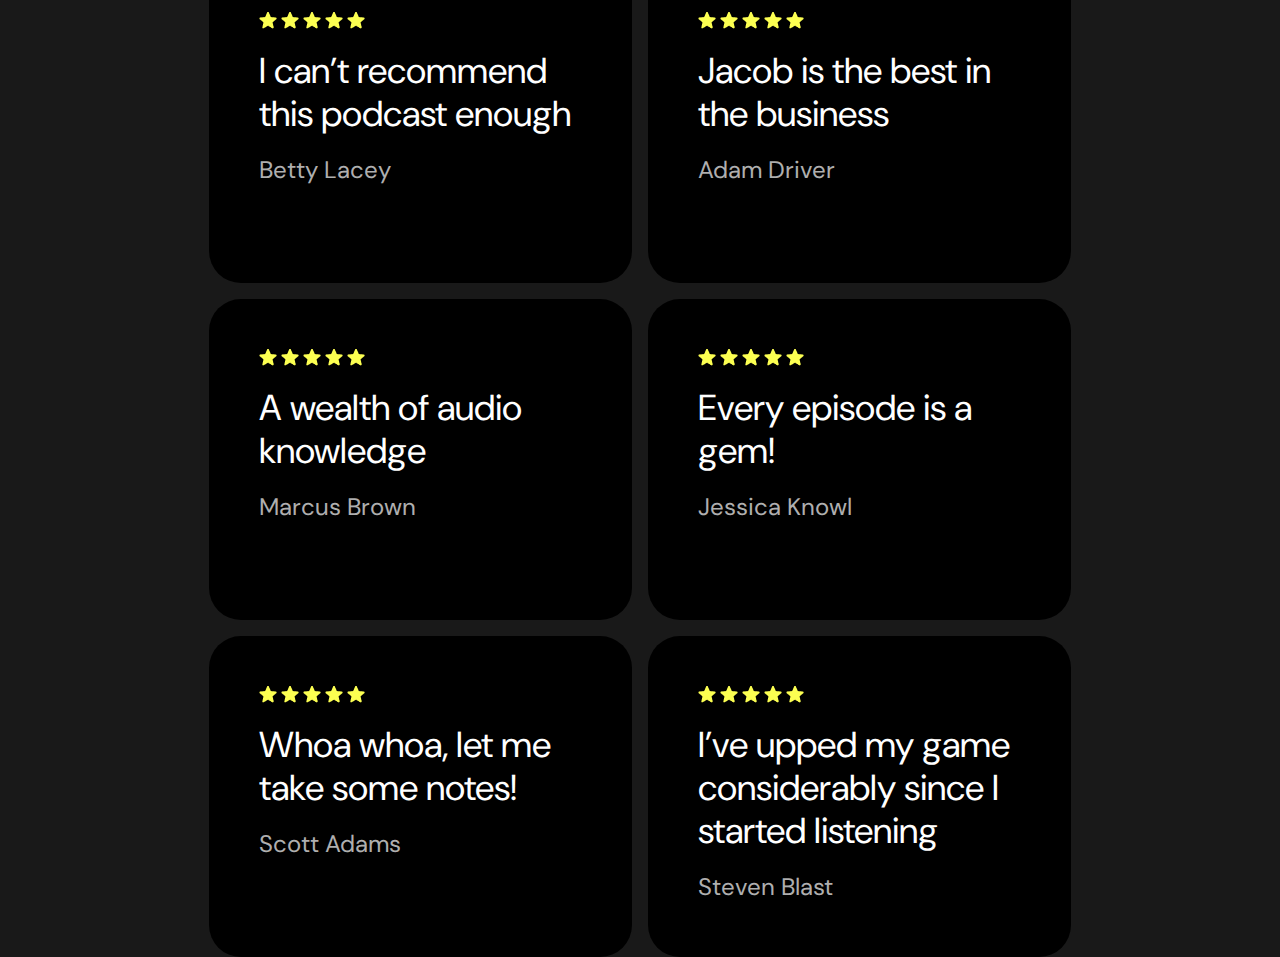
==== commit d6ac633d: "Added review section" ====
--- a/index.html
+++ b/index.html
@@ -13,6 +13,7 @@
     <link rel="stylesheet" href="css/news.css">
     <link rel="stylesheet" href="css/help.css">
     <link rel="stylesheet" href="css/subscribe.css">
+    <link rel="stylesheet" href="css/review.css">
     <title>Castaway</title>
 </head>
 <body>
@@ -22,6 +23,7 @@
        <div class="news" include-html="./html/news.html"></div>
        <div class="help" include-html="./html/help.html"></div>
        <div class="subscribe" include-html="./html/subscribe.html"></div>
+       <div class="review" include-html="./html/review.html"></div>
     </div>
 </body>
 <script>
--- a/css/review.css
+++ b/css/review.css
@@ -0,0 +1,32 @@
+.review {
+    margin-top: 200px;
+}
+
+.review-conteiner { 
+    flex-wrap: wrap;
+    justify-content: center;
+    align-items: center;
+    padding: 0 30px;
+    display: flex;
+    gap: 16px;
+}
+
+.review-content {
+    background: #000000;
+    border-radius: 32px;
+    padding: 50px;
+    width: 423px;
+    height: 321px;
+}
+
+.review-content p {
+    font-size: 36px;
+    line-height: 43px;
+    margin: 20px 0;
+}
+
+.review-content span {
+    font-size: 24px;
+    line-height: 29px;
+    color: rgba(255, 255, 255, 0.7);
+}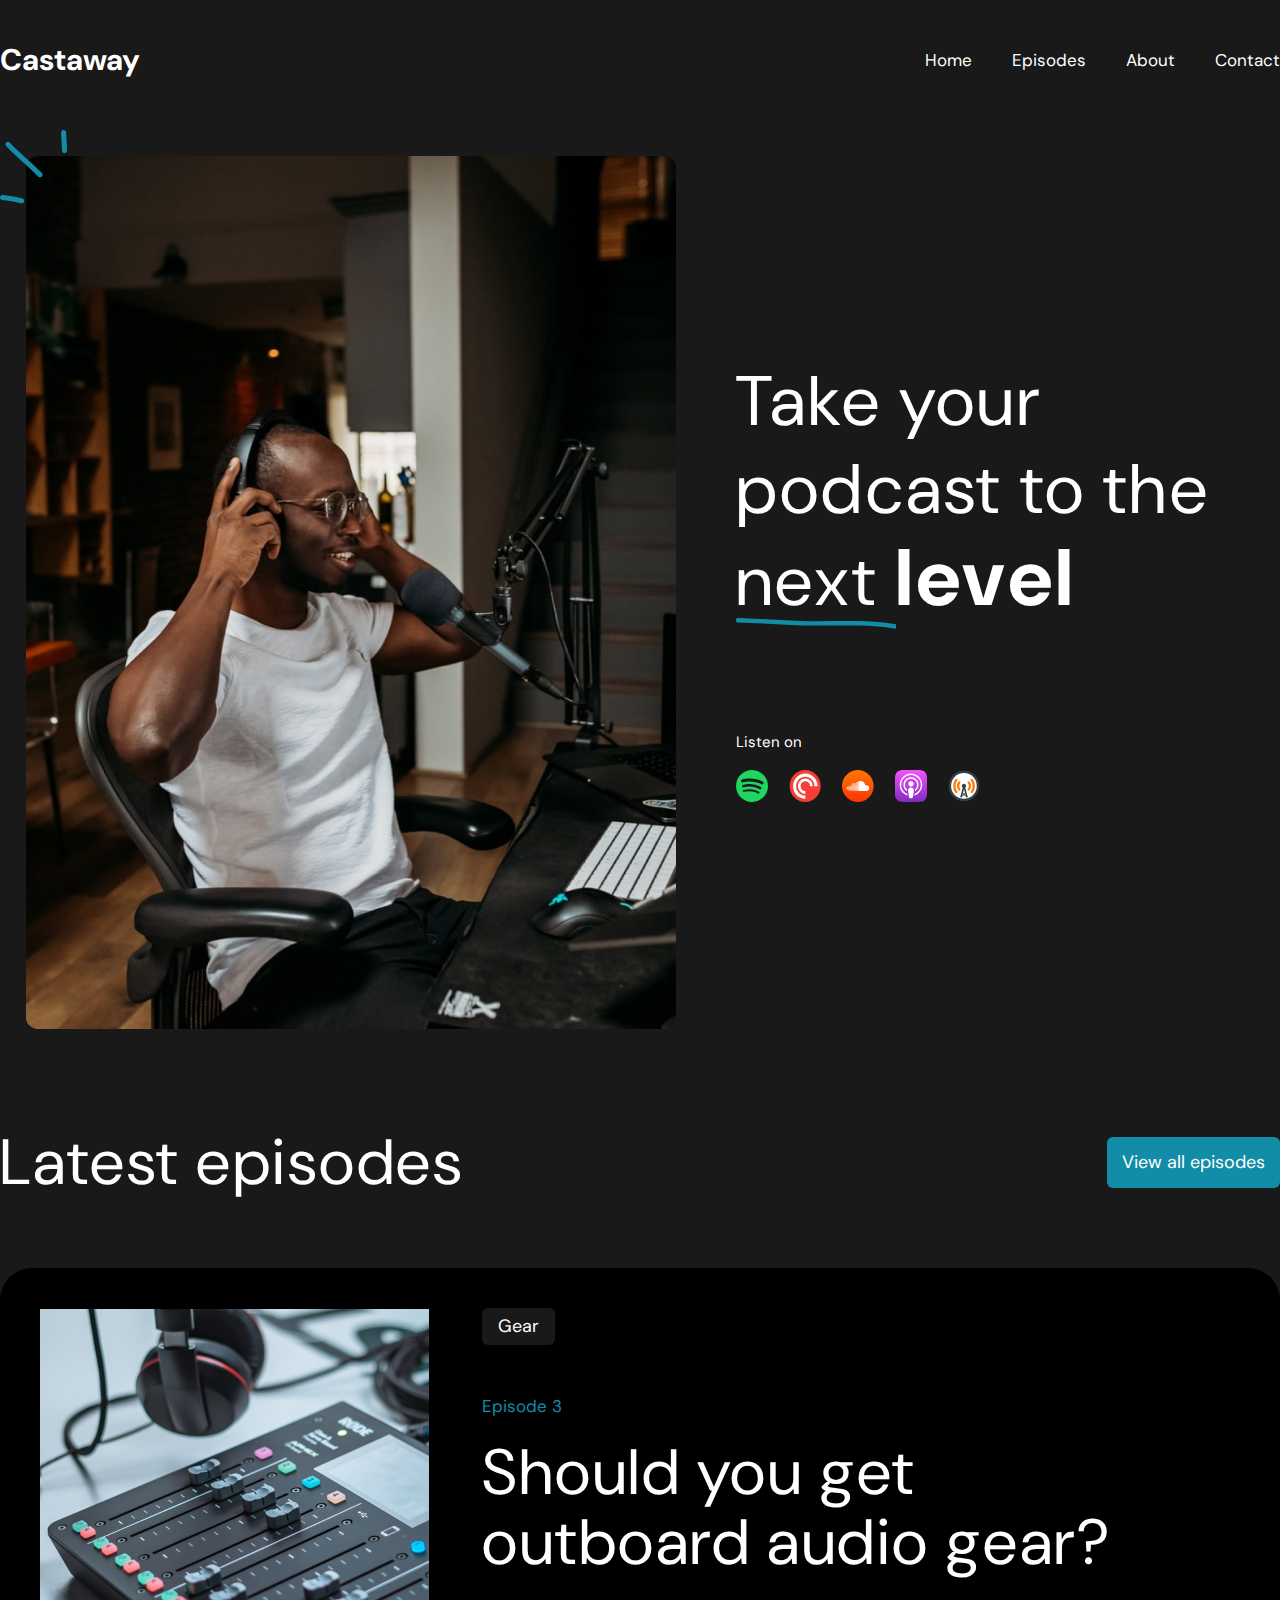
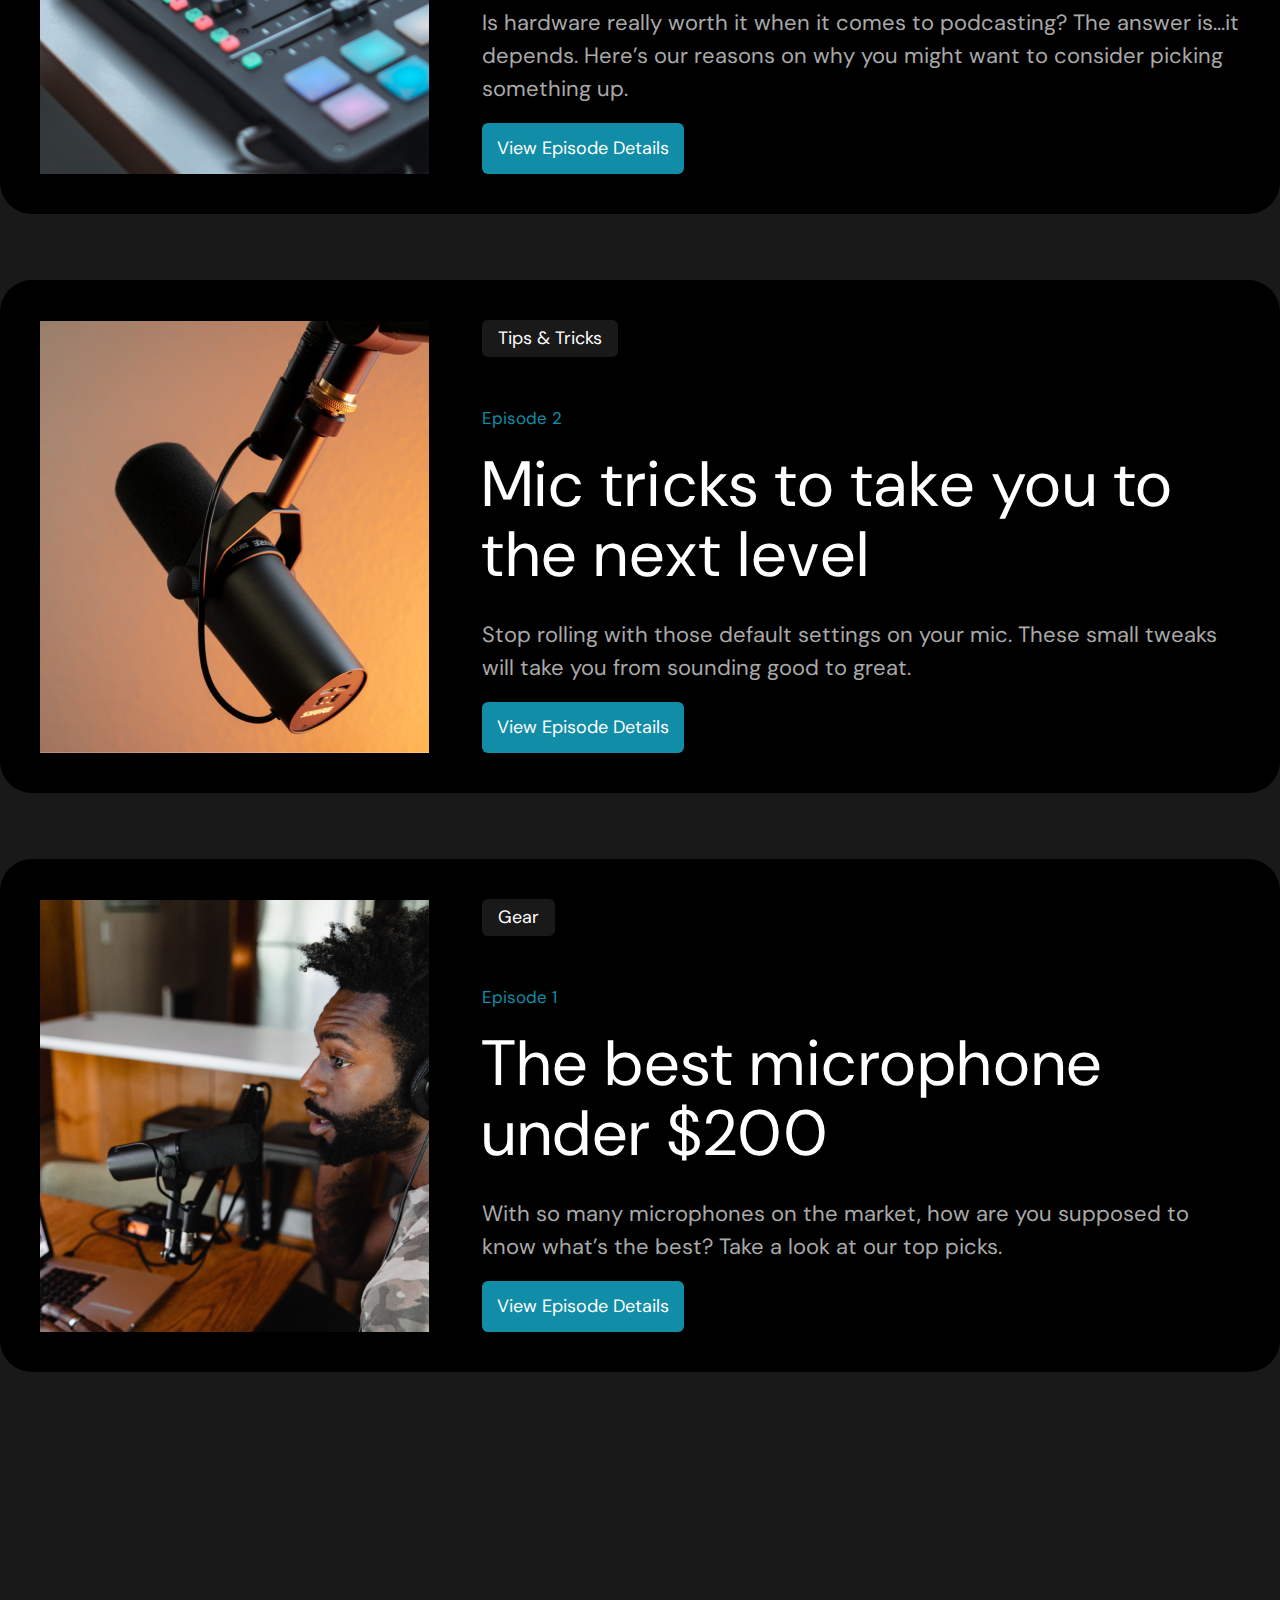
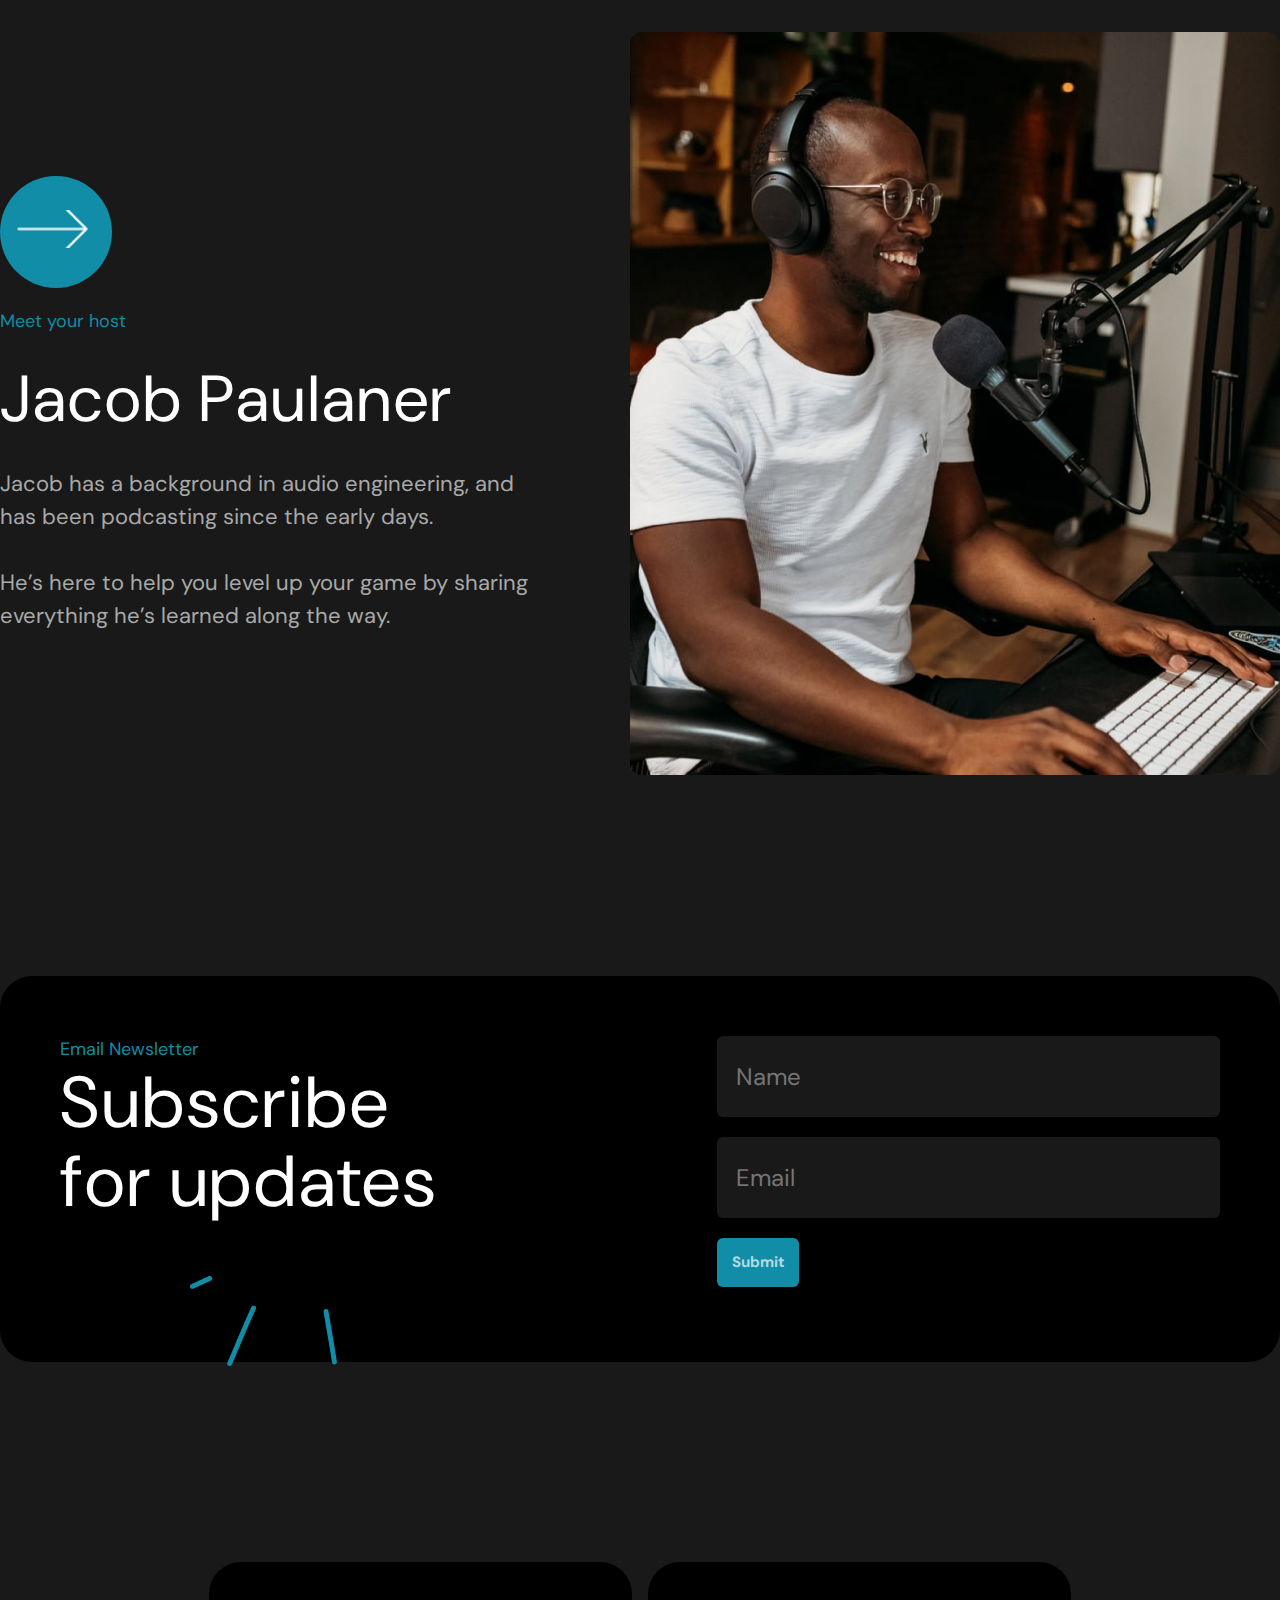
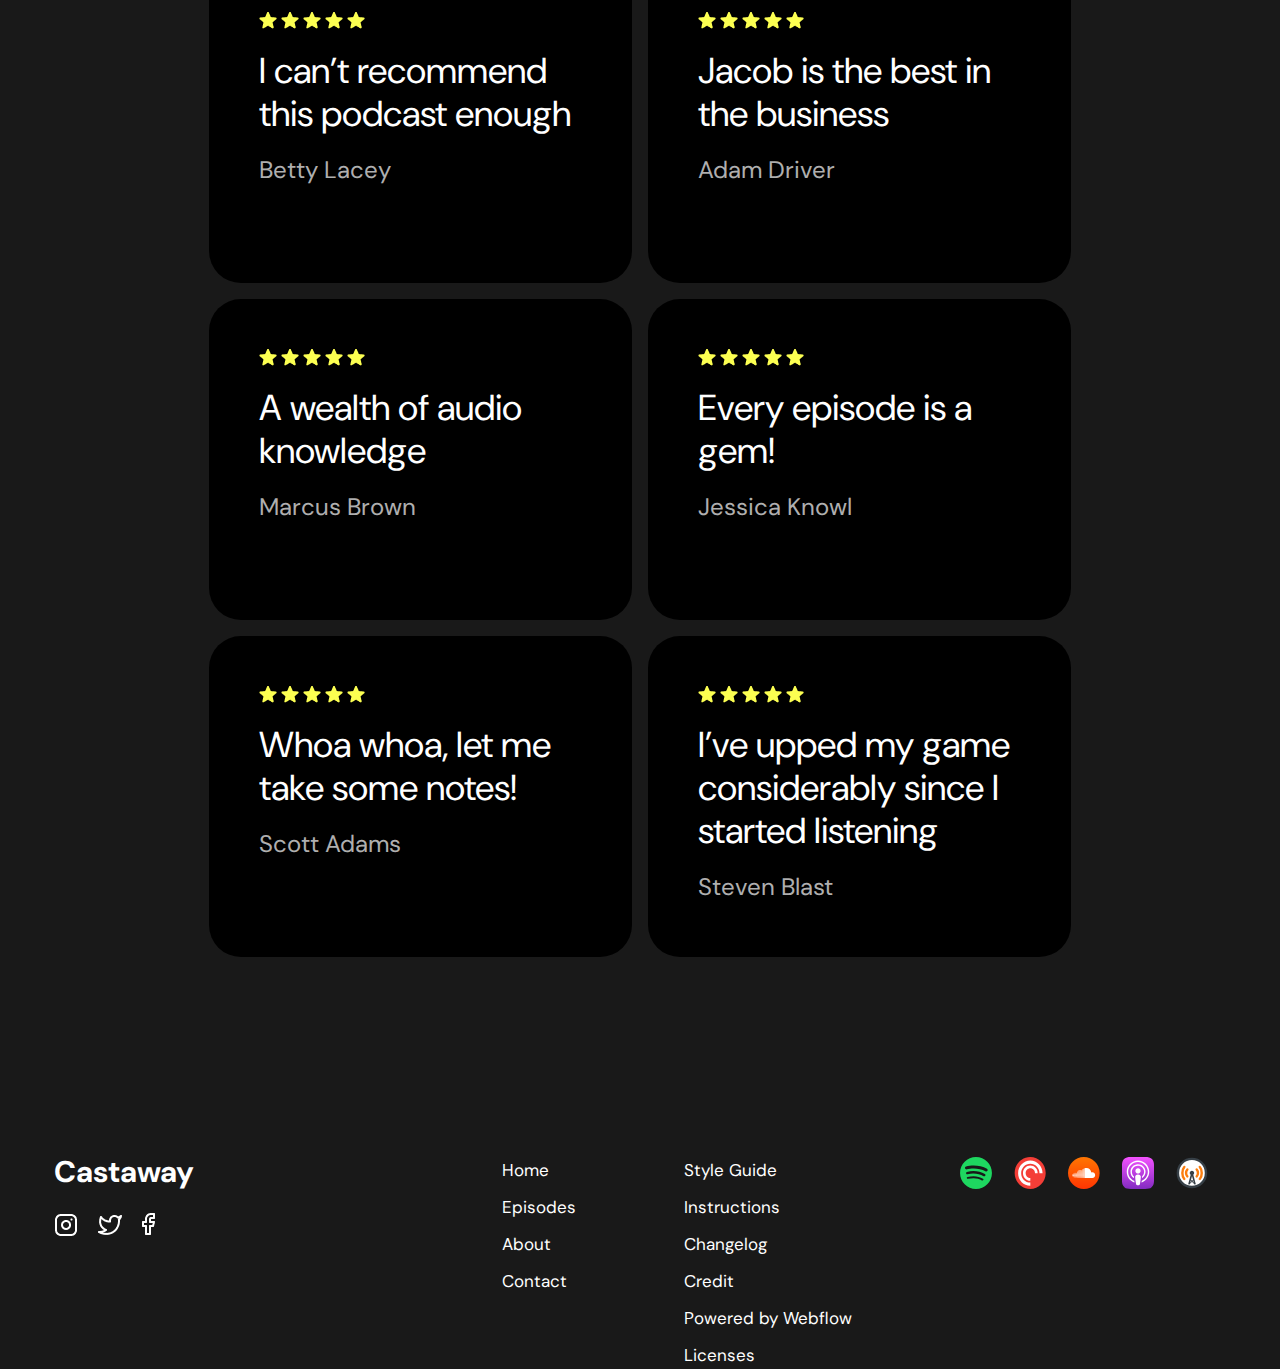
==== commit d194ea8b: "Added footer section" ====
--- a/index.html
+++ b/index.html
@@ -14,6 +14,7 @@
     <link rel="stylesheet" href="css/help.css">
     <link rel="stylesheet" href="css/subscribe.css">
     <link rel="stylesheet" href="css/review.css">
+    <link rel="stylesheet" href="css/footer.css">
     <title>Castaway</title>
 </head>
 <body>
@@ -24,6 +25,7 @@
        <div class="help" include-html="./html/help.html"></div>
        <div class="subscribe" include-html="./html/subscribe.html"></div>
        <div class="review" include-html="./html/review.html"></div>
+       <footer class="footer" include-html="./html/footer.html"></footer>
     </div>
 </body>
 <script>
--- a/css/footer.css
+++ b/css/footer.css
@@ -0,0 +1,37 @@
+.footer {
+    margin-top: 200px;
+}
+
+.footer-container {
+    display: flex;
+    justify-content: space-around;
+}
+
+.footer-logo {
+    margin-right: 200px;
+    font-weight: 700;
+    font-size: 30px;
+}
+
+.footer-logo img {
+    margin-top: 26px;
+    margin-right: 13px;
+}
+
+.footer-nav {
+    font-size: 17px;
+    line-height: 27px;
+}
+
+.footer-nav p:not(:first-child) {
+    margin-top: 10px;
+}
+
+.footer-nav a:hover {
+    transition: .2s;
+    color: #118DA8;
+}
+
+.footer-icons a {
+    margin-right: 18px;
+}